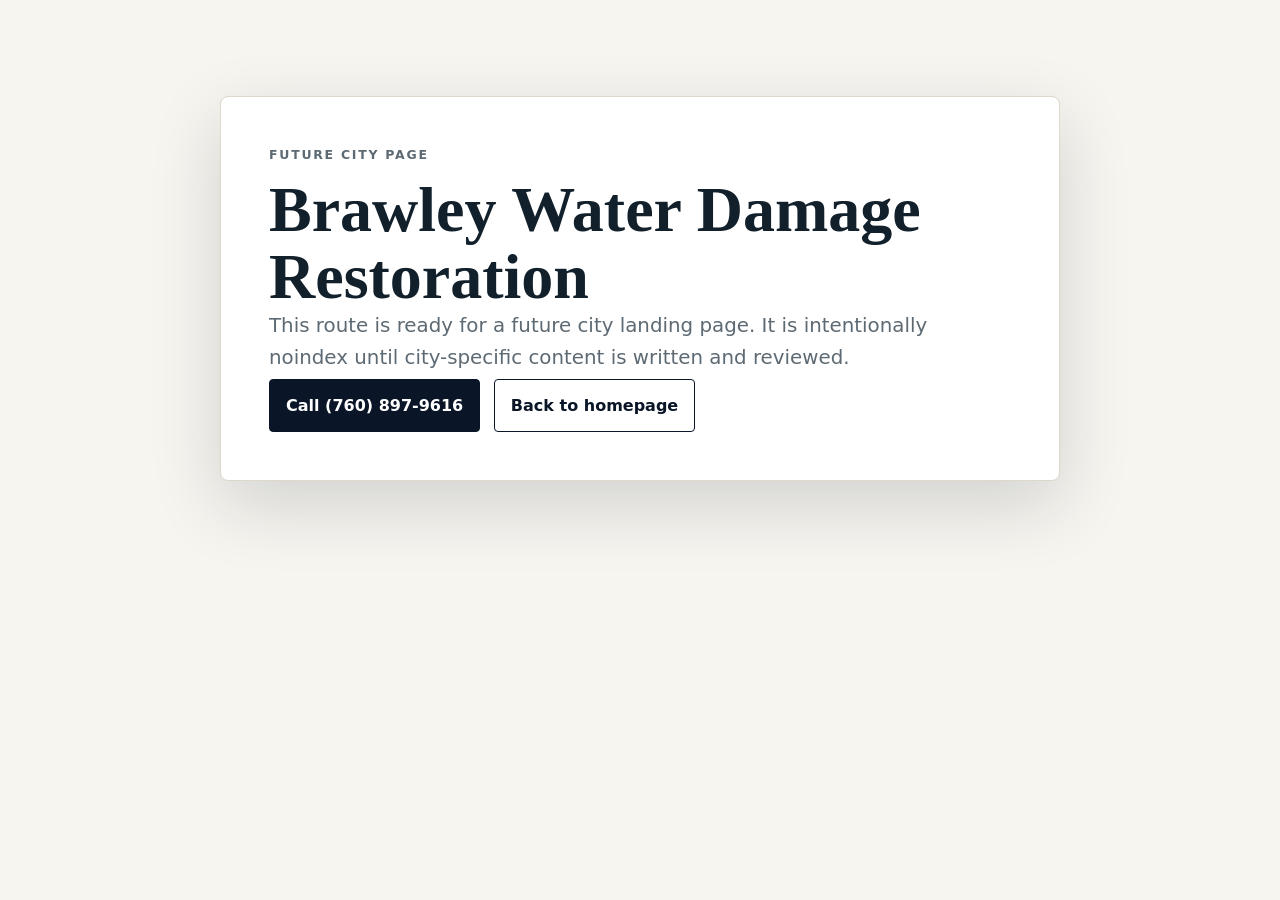
==== brawley/index.html @ b040adc6 "Add files via upload" ====
<!doctype html>
<html lang="en">
<head>
  <meta charset="utf-8">
  <meta name="viewport" content="width=device-width, initial-scale=1">
  <meta name="robots" content="noindex,nofollow">
  <title>Brawley Water Damage Restoration | QuickDry Restoration LLC</title>
  <link rel="stylesheet" href="../styles.css">
</head>
<body>
  <main class="stub-main">
    <article class="stub-card">
      <p class="eyebrow">Future City Page</p>
      <h1>Brawley Water Damage Restoration</h1>
      <p class="lede">This route is ready for a future city landing page. It is intentionally noindex until city-specific content is written and reviewed.</p>
      <div class="hero-actions">
        <a class="button primary" href="tel:+17608979616">Call (760) 897-9616</a>
        <a class="button secondary" href="../">Back to homepage</a>
      </div>
    </article>
  </main>
</body>
</html>
---- styles.css ----
:root {
  --ink: #12202b;
  --navy: #0a1628;
  --navy-2: #13283b;
  --paper: #f7f5f0;
  --paper-2: #efe9df;
  --stone: #d8d0c3;
  --muted: #5d6a73;
  --line: #ded7cb;
  --teal: #247f8f;
  --blue: #2589cc;
  --red: #b92525;
  --white: #ffffff;
  --shadow: 0 24px 70px rgba(10, 22, 40, 0.16);
  --radius: 8px;
  --serif: Georgia, "Times New Roman", serif;
  --sans: Inter, ui-sans-serif, system-ui, -apple-system, BlinkMacSystemFont, "Segoe UI", sans-serif;
}

*,
*::before,
*::after {
  box-sizing: border-box;
}

html {
  scroll-behavior: smooth;
}

body {
  margin: 0;
  background: var(--paper);
  color: var(--ink);
  font-family: var(--sans);
  font-size: 16px;
  line-height: 1.6;
}

body::selection {
  background: rgba(36, 127, 143, 0.18);
}

img {
  display: block;
  max-width: 100%;
  height: auto;
}

a {
  color: inherit;
}

a:focus-visible,
button:focus-visible,
summary:focus-visible {
  outline: 3px solid rgba(37, 137, 204, 0.55);
  outline-offset: 4px;
}

.skip-link {
  position: absolute;
  left: 1rem;
  top: 0.75rem;
  z-index: 1000;
  transform: translateY(-180%);
  background: var(--white);
  color: var(--navy);
  padding: 0.75rem 1rem;
  border-radius: 4px;
}

.skip-link:focus {
  transform: translateY(0);
}

.site-header {
  position: sticky;
  top: 0;
  z-index: 50;
  background: rgba(247, 245, 240, 0.94);
  backdrop-filter: blur(14px);
  border-bottom: 1px solid rgba(10, 22, 40, 0.09);
}

.utility-bar {
  display: grid;
  grid-template-columns: minmax(160px, 0.8fr) minmax(360px, 1.6fr) auto;
  align-items: center;
  gap: 1rem;
  min-height: 46px;
  padding: 0.45rem clamp(1rem, 4vw, 3rem);
  background: var(--navy);
  color: var(--white);
  font-size: 0.88rem;
}

.utility-phone,
.emergency-link,
.email-link {
  display: inline-flex;
  align-items: center;
  gap: 0.45rem;
  text-decoration: none;
  font-weight: 800;
}

.utility-phone {
  font-size: clamp(0.96rem, 1.6vw, 1.15rem);
}

.utility-badges {
  display: flex;
  flex-wrap: wrap;
  justify-content: center;
  align-items: center;
  gap: 0.85rem;
  color: rgba(255, 255, 255, 0.82);
  font-size: 0.78rem;
}

.utility-badges span {
  white-space: nowrap;
}

.iicrc-inline {
  display: inline-flex;
  align-items: center;
  min-height: 40px;
  padding: 0.18rem 0.42rem;
  background: var(--white);
  border-radius: 4px;
}

.iicrc-inline img {
  width: auto;
  height: 40px;
  object-fit: contain;
}

.emergency-link {
  justify-self: end;
  background: var(--red);
  color: var(--white);
  min-height: 36px;
  padding: 0.62rem 0.95rem;
  border-radius: 4px;
  font-size: 0.75rem;
  letter-spacing: 0.06em;
  text-transform: uppercase;
}

.main-nav {
  display: grid;
  grid-template-columns: auto 1fr;
  align-items: center;
  gap: clamp(1rem, 4vw, 3rem);
  padding: 0.75rem clamp(1rem, 4vw, 3rem);
}

.brand-link {
  display: inline-flex;
  align-items: center;
  min-width: 112px;
}

.brand-link img {
  width: 76px;
  height: 76px;
  object-fit: contain;
}

.nav-links {
  display: flex;
  justify-content: flex-end;
  align-items: center;
  gap: clamp(0.75rem, 1.6vw, 1.35rem);
  margin: 0;
  padding: 0;
  list-style: none;
  font-size: 0.86rem;
  font-weight: 750;
}

.nav-links a,
.nav-links summary {
  color: var(--navy);
  text-decoration: none;
  cursor: pointer;
}

.nav-links a:hover,
.nav-links summary:hover {
  color: var(--teal);
}

.services-menu {
  position: relative;
}

.services-menu summary {
  list-style: none;
}

.services-menu summary::-webkit-details-marker {
  display: none;
}

.services-dropdown {
  position: absolute;
  top: calc(100% + 0.9rem);
  left: 0;
  width: 310px;
  padding: 0.65rem;
  background: var(--white);
  border: 1px solid var(--line);
  border-radius: var(--radius);
  box-shadow: var(--shadow);
}

.services-dropdown a {
  display: block;
  padding: 0.65rem 0.7rem;
  border-radius: 6px;
  font-weight: 700;
}

.services-dropdown a:hover {
  background: var(--paper);
}

main {
  overflow: clip;
}

section,
.section {
  scroll-margin-top: 150px;
}

.section {
  padding: clamp(4rem, 8vw, 7rem) clamp(1rem, 5vw, 4rem);
}

.section-inner {
  width: min(1160px, 100%);
  margin: 0 auto;
}

.eyebrow {
  margin: 0 0 0.75rem;
  color: var(--teal);
  font-size: 0.78rem;
  font-weight: 850;
  letter-spacing: 0.14em;
  text-transform: uppercase;
}

h1,
h2,
h3 {
  margin: 0;
  line-height: 1.04;
}

h1,
h2 {
  font-family: var(--serif);
  font-weight: 700;
}

h1 {
  max-width: 780px;
  font-size: clamp(3.1rem, 8vw, 6.9rem);
}

h2 {
  max-width: 820px;
  font-size: clamp(2.15rem, 5vw, 4.5rem);
}

h3 {
  font-size: 1.05rem;
}

p {
  margin: 0;
}

.lede {
  max-width: 690px;
  color: var(--muted);
  font-size: clamp(1.04rem, 2vw, 1.24rem);
}

.hero {
  position: relative;
  min-height: clamp(620px, 78vh, 820px);
  display: grid;
  align-items: center;
  padding: clamp(4rem, 8vw, 7rem) clamp(1rem, 5vw, 4rem);
  color: var(--white);
  background: var(--navy);
  isolation: isolate;
}

.hero-bg {
  position: absolute;
  inset: 0;
  z-index: -1;
}

.hero-bg img {
  width: 100%;
  height: 100%;
  object-fit: cover;
}

.hero-content {
  display: grid;
  gap: 1.35rem;
  width: min(1060px, 100%);
  margin: 0 auto;
}

.hero .eyebrow,
.hero .lede {
  color: rgba(255, 255, 255, 0.88);
}

.hero h1 {
  max-width: 980px;
  text-wrap: balance;
}

.hero-actions,
.cta-actions {
  display: flex;
  flex-wrap: wrap;
  gap: 0.85rem;
  margin-top: 0.35rem;
}

.button {
  display: inline-flex;
  align-items: center;
  justify-content: center;
  gap: 0.5rem;
  min-height: 48px;
  padding: 0.78rem 1rem;
  border: 1px solid var(--navy);
  border-radius: 4px;
  text-decoration: none;
  font-weight: 850;
}

.button.primary {
  background: var(--navy);
  color: var(--white);
}

.button.secondary {
  background: transparent;
  color: var(--navy);
}

.hero .button.secondary {
  color: var(--white);
  border-color: rgba(255, 255, 255, 0.78);
}

.section-heading {
  display: grid;
  gap: 1rem;
  margin-bottom: clamp(2rem, 5vw, 3.5rem);
}

.services-grid {
  display: grid;
  grid-template-columns: repeat(3, 1fr);
  gap: 1rem;
}

.service-card,
.audience-card,
.process-step,
.method-card,
.faq details {
  background: rgba(255, 255, 255, 0.72);
  border: 1px solid var(--line);
  border-radius: var(--radius);
}

.service-card {
  display: grid;
  gap: 0.75rem;
  overflow: hidden;
  padding: 0 0 1.25rem;
}

.service-card picture,
.service-card img {
  width: 100%;
}

.service-card img {
  aspect-ratio: 16 / 9;
  object-fit: cover;
}

.service-card .number,
.service-card h3,
.service-card p {
  margin-inline: 1.25rem;
}

.service-card .number {
  margin-top: 0.45rem;
  color: var(--teal);
  font-size: 0.8rem;
  font-weight: 850;
  letter-spacing: 0.12em;
}

.service-card p,
.process-step p,
.method-card p,
.audience-card p,
.faq p,
.footer p,
.stub-card p {
  color: var(--muted);
}

.feature-row,
.method-grid,
.insurance-grid,
.bilingual-grid {
  display: grid;
  grid-template-columns: minmax(0, 0.95fr) minmax(320px, 1.05fr);
  gap: clamp(1.5rem, 5vw, 4rem);
  align-items: center;
}

.photo-panel {
  overflow: hidden;
  background: var(--white);
  border: 1px solid var(--line);
  border-radius: var(--radius);
  box-shadow: var(--shadow);
}

.photo-panel img {
  width: 100%;
  aspect-ratio: 3 / 2;
  object-fit: cover;
}

.photo-panel.vertical img {
  aspect-ratio: 4 / 5;
}

.process {
  background: var(--paper-2);
}

.process-layout {
  display: grid;
  grid-template-columns: minmax(320px, 0.9fr) minmax(380px, 1.1fr);
  gap: clamp(2rem, 5vw, 4rem);
  align-items: start;
}

.process-intro {
  display: grid;
  gap: 1.4rem;
}

.process-steps {
  display: grid;
  gap: 0.8rem;
}

.process-step {
  display: grid;
  grid-template-columns: auto 1fr;
  gap: 1rem;
  padding: 1rem;
}

.step-num {
  display: grid;
  place-items: center;
  width: 2.4rem;
  height: 2.4rem;
  background: var(--navy);
  color: var(--white);
  border-radius: 50%;
  font-size: 0.82rem;
  font-weight: 850;
}

.method-cards,
.audience-grid {
  display: grid;
  grid-template-columns: repeat(2, 1fr);
  gap: 1rem;
  margin-top: 1.4rem;
}

.method-card,
.audience-card {
  padding: 1.1rem;
}

.service-area-intro {
  background: var(--paper-2);
}

.city-list {
  display: flex;
  flex-wrap: wrap;
  gap: 0.7rem;
  margin-top: 2rem;
}

.city-list a,
.city-list span {
  display: inline-flex;
  padding: 0.62rem 0.8rem;
  background: rgba(255, 255, 255, 0.12);
  border: 1px solid rgba(255, 255, 255, 0.18);
  border-radius: 999px;
  color: var(--white);
  text-decoration: none;
  font-weight: 750;
}

.city-list.light a,
.city-list.light span {
  background: var(--white);
  border-color: var(--line);
  color: var(--navy);
}

.image-divider {
  height: clamp(260px, 36vw, 460px);
  overflow: hidden;
}

.image-divider picture,
.image-divider img {
  width: 100%;
  height: 100%;
}

.image-divider img {
  object-fit: cover;
}

.insurance {
  background: var(--navy);
  color: var(--white);
}

.insurance .lede,
.insurance p {
  color: rgba(255, 255, 255, 0.76);
}

.insurance-list {
  display: grid;
  gap: 0.75rem;
  padding: 0;
  margin: 1.5rem 0 0;
  list-style: none;
}

.insurance-list li {
  padding-left: 1.4rem;
  position: relative;
}

.insurance-list li::before {
  content: "";
  position: absolute;
  left: 0;
  top: 0.62rem;
  width: 0.48rem;
  height: 0.48rem;
  border-radius: 50%;
  background: var(--blue);
}

.bilingual {
  background: var(--paper-2);
}

.faq-list {
  display: grid;
  gap: 0.75rem;
}

.faq summary {
  cursor: pointer;
  padding: 1.05rem 1.1rem;
  font-weight: 850;
}

.faq p {
  padding: 0 1.1rem 1.1rem;
}

.final-cta {
  color: var(--white);
  background: linear-gradient(135deg, var(--navy), var(--navy-2));
}

.final-cta .section-inner {
  display: grid;
  grid-template-columns: 1fr auto;
  gap: 1.5rem;
  align-items: center;
}

.final-cta p {
  color: rgba(255, 255, 255, 0.78);
}

.button.light {
  background: var(--white);
  color: var(--navy);
  border-color: var(--white);
}

.footer {
  background: #07111f;
  color: var(--white);
  padding: clamp(3rem, 6vw, 5rem) clamp(1rem, 5vw, 4rem) 2rem;
}

.footer-grid {
  display: grid;
  grid-template-columns: 1.2fr repeat(3, 1fr);
  gap: 2rem;
  width: min(1160px, 100%);
  margin: 0 auto;
}

.footer-logo {
  width: 88px;
  height: 88px;
  object-fit: contain;
  margin-bottom: 1rem;
}

.footer-iicrc {
  width: auto;
  height: 70px;
  margin-top: 1.1rem;
  padding: 0.35rem;
  background: var(--white);
  border-radius: 4px;
  object-fit: contain;
}

.footer h2,
.footer h3 {
  font-family: var(--sans);
  font-size: 0.88rem;
  letter-spacing: 0.09em;
  text-transform: uppercase;
}

.footer ul {
  display: grid;
  gap: 0.45rem;
  margin: 0.8rem 0 0;
  padding: 0;
  list-style: none;
}

.footer a {
  color: rgba(255, 255, 255, 0.78);
  text-decoration: none;
}

.footer a:hover {
  color: var(--white);
}

.footer-bottom {
  display: flex;
  flex-wrap: wrap;
  justify-content: space-between;
  gap: 1rem;
  width: min(1160px, 100%);
  margin: 2rem auto 0;
  padding-top: 1.25rem;
  border-top: 1px solid rgba(255, 255, 255, 0.12);
  color: rgba(255, 255, 255, 0.64);
  font-size: 0.86rem;
}

.stub-main {
  padding: clamp(3rem, 8vw, 6rem) clamp(1rem, 5vw, 4rem);
}

.stub-card {
  width: min(840px, 100%);
  margin: 0 auto;
  padding: clamp(1.5rem, 4vw, 3rem);
  background: var(--white);
  border: 1px solid var(--line);
  border-radius: var(--radius);
  box-shadow: var(--shadow);
}

.stub-card h1 {
  font-size: clamp(2.2rem, 5vw, 4.8rem);
}

@media (max-width: 1120px) {
  .main-nav {
    grid-template-columns: 1fr;
  }

  .brand-link {
    justify-content: center;
  }

  .nav-links {
    justify-content: center;
    flex-wrap: wrap;
  }
}

@media (max-width: 820px) {
  .utility-bar {
    grid-template-columns: 1fr auto;
  }

  .utility-badges {
    display: none;
  }

  .emergency-link {
    font-size: 0.68rem;
    padding-inline: 0.7rem;
  }

  .brand-link img {
    width: 64px;
    height: 64px;
  }

  .nav-links {
    gap: 0.7rem;
    font-size: 0.8rem;
  }

  .services-dropdown {
    left: 50%;
    transform: translateX(-50%);
    width: min(310px, 88vw);
  }

  .feature-row,
  .process-layout,
  .method-grid,
  .insurance-grid,
  .bilingual-grid,
  .final-cta .section-inner {
    grid-template-columns: 1fr;
  }

  .hero {
    min-height: 680px;
    padding-top: 4rem;
  }

  .services-grid,
  .method-cards,
  .audience-grid,
  .footer-grid {
    grid-template-columns: 1fr;
  }

  .final-cta .cta-actions {
    justify-self: stretch;
  }

  .button {
    width: 100%;
  }
}

@media (max-width: 480px) {
  .utility-bar {
    gap: 0.55rem;
    padding-inline: 0.75rem;
  }

  .utility-phone {
    font-size: 0.9rem;
  }

  .emergency-link {
    min-height: 34px;
  }

  .main-nav {
    padding-inline: 0.75rem;
  }

  .nav-links {
    justify-content: flex-start;
    overflow-x: auto;
    padding-bottom: 0.2rem;
  }

  h1 {
    font-size: clamp(2.65rem, 17vw, 4.2rem);
  }

  .hero h1 {
    font-size: clamp(2.35rem, 13vw, 3.45rem);
  }
}

@media (prefers-reduced-motion: reduce) {
  *,
  *::before,
  *::after {
    scroll-behavior: auto !important;
    transition-duration: 0.01ms !important;
    animation-duration: 0.01ms !important;
    animation-iteration-count: 1 !important;
  }
}
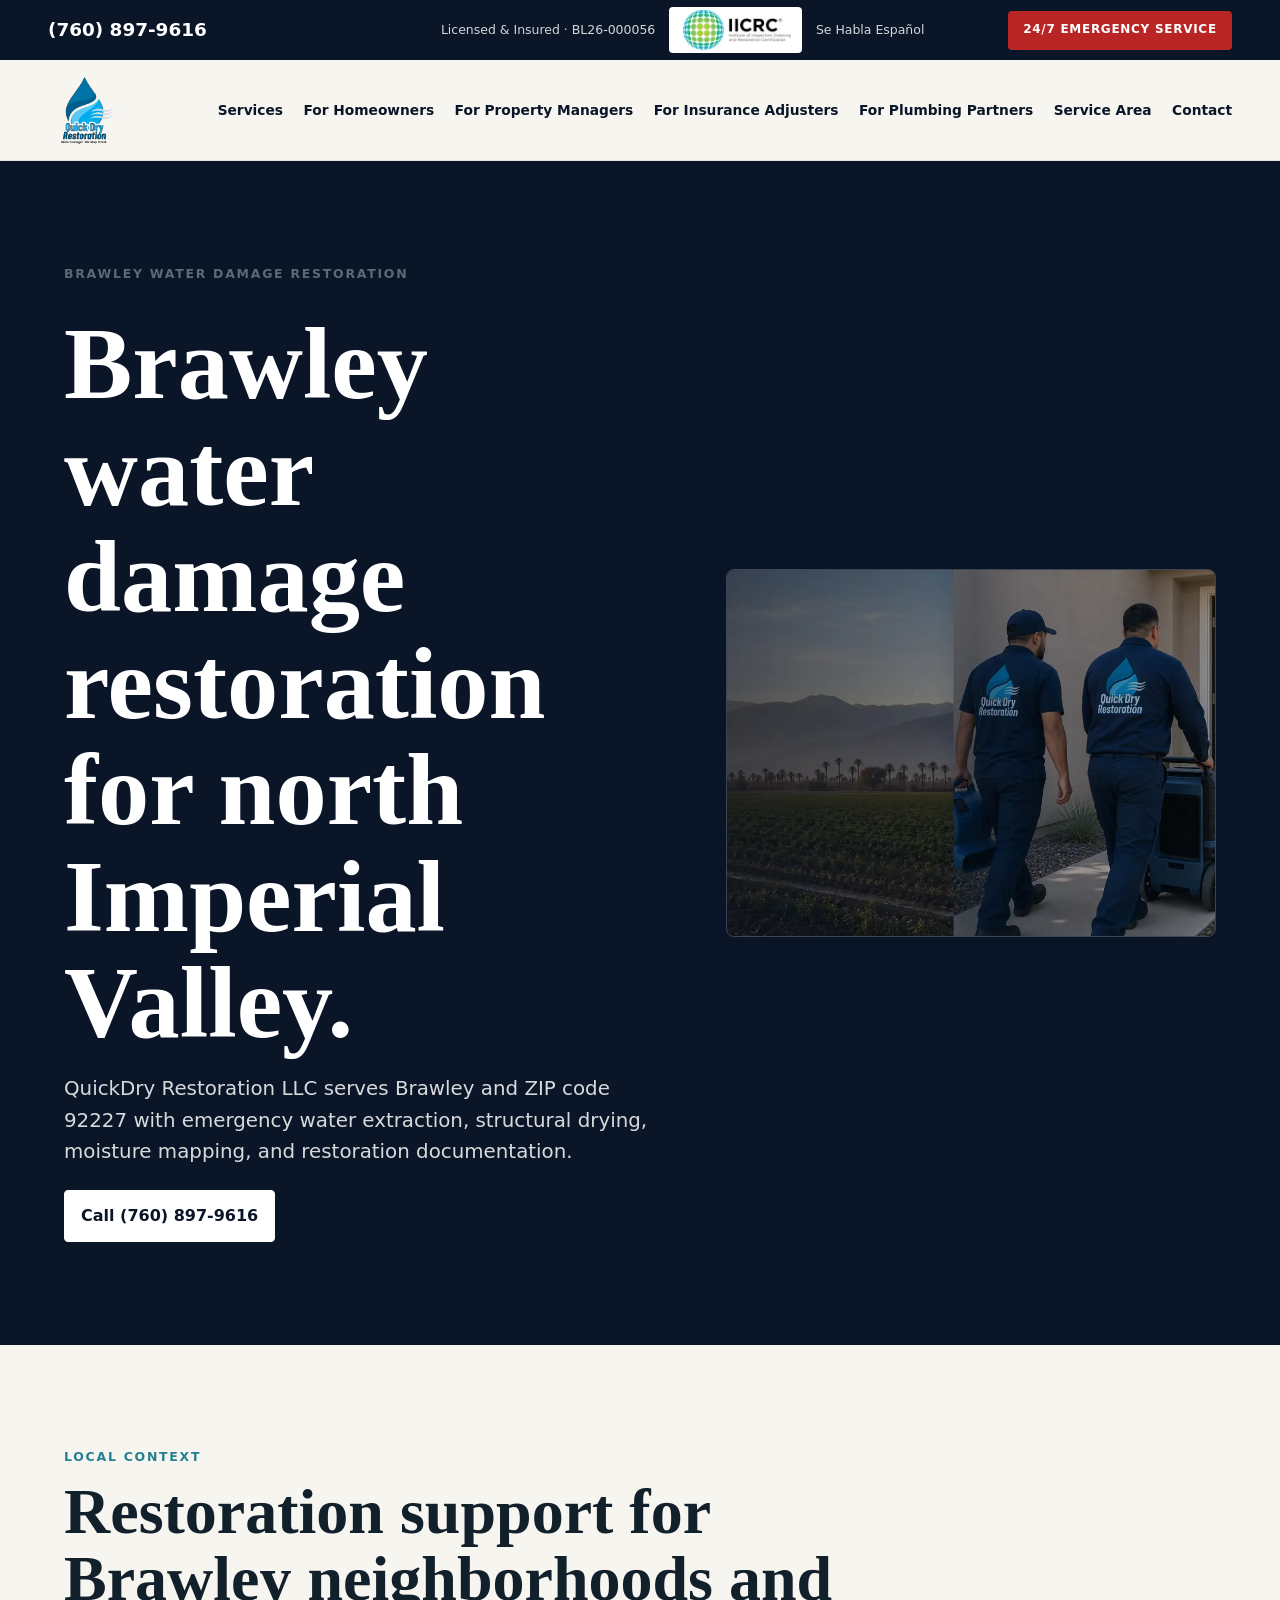
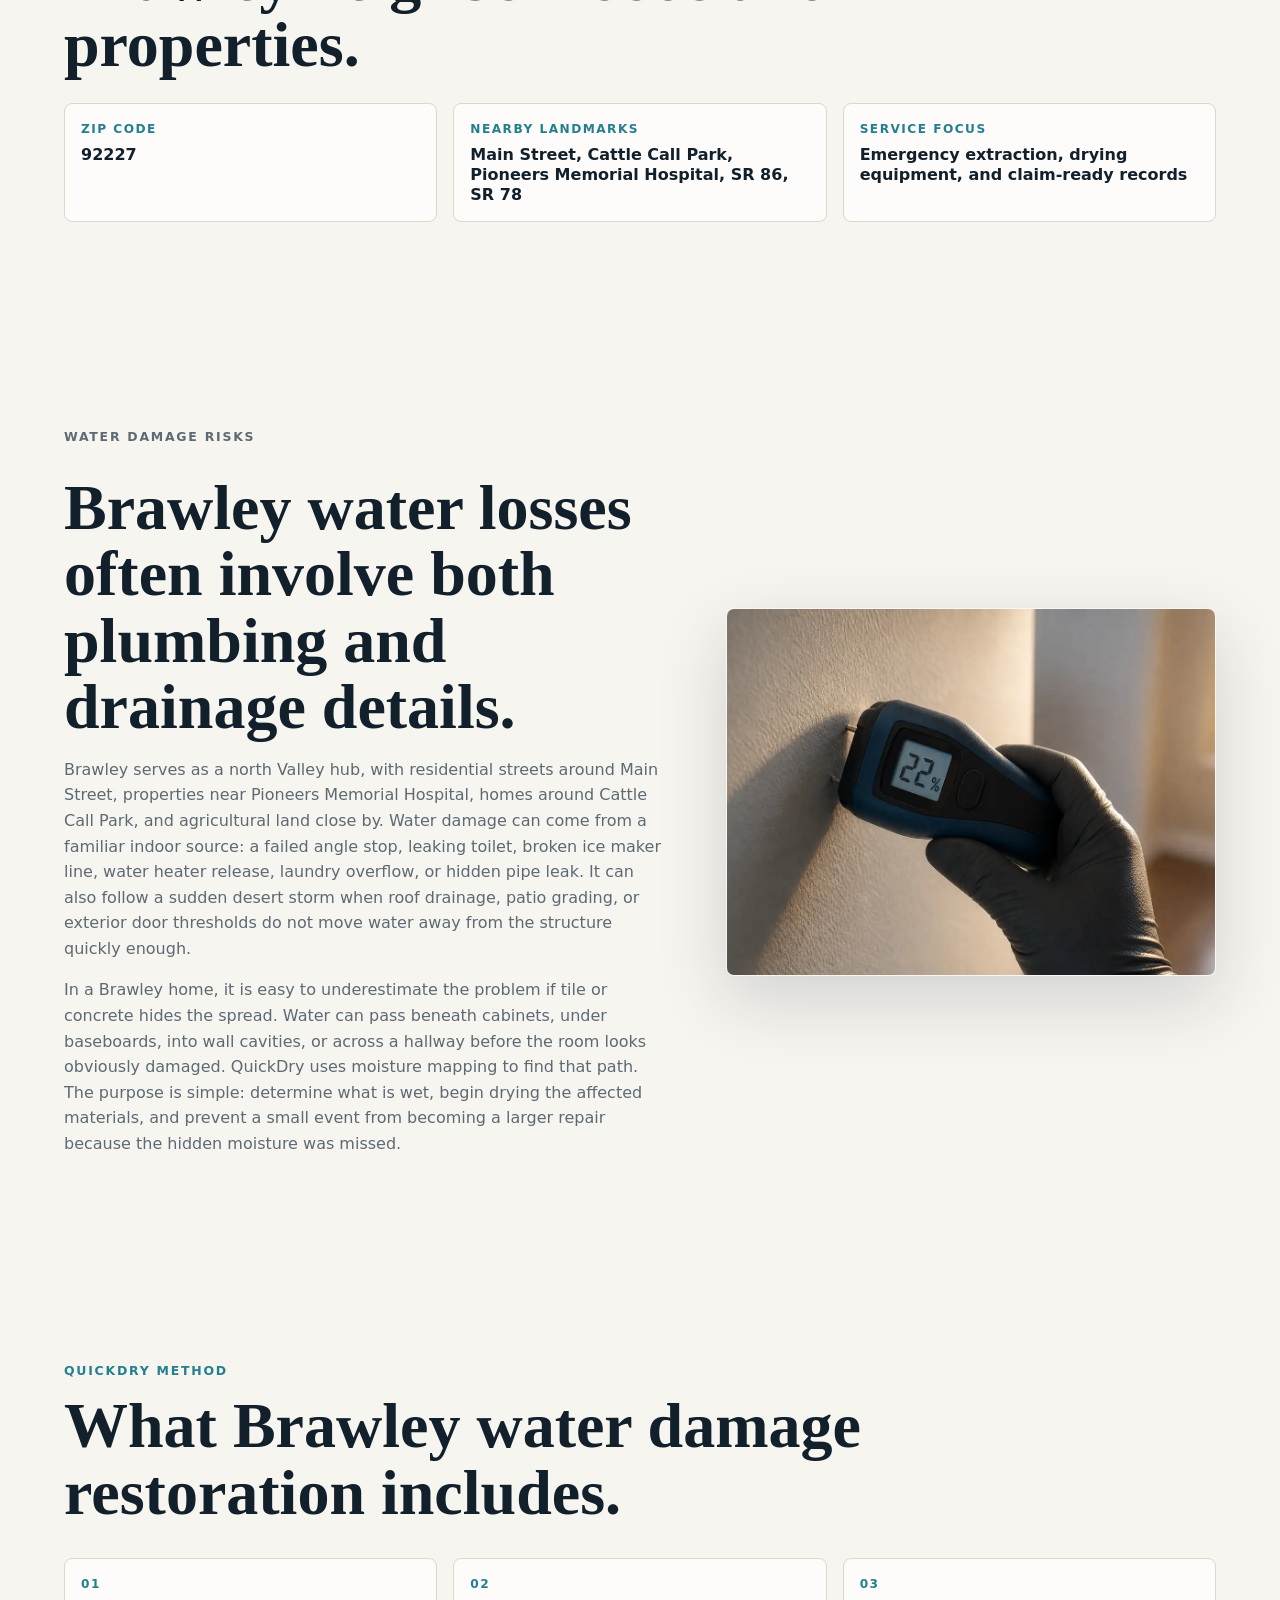
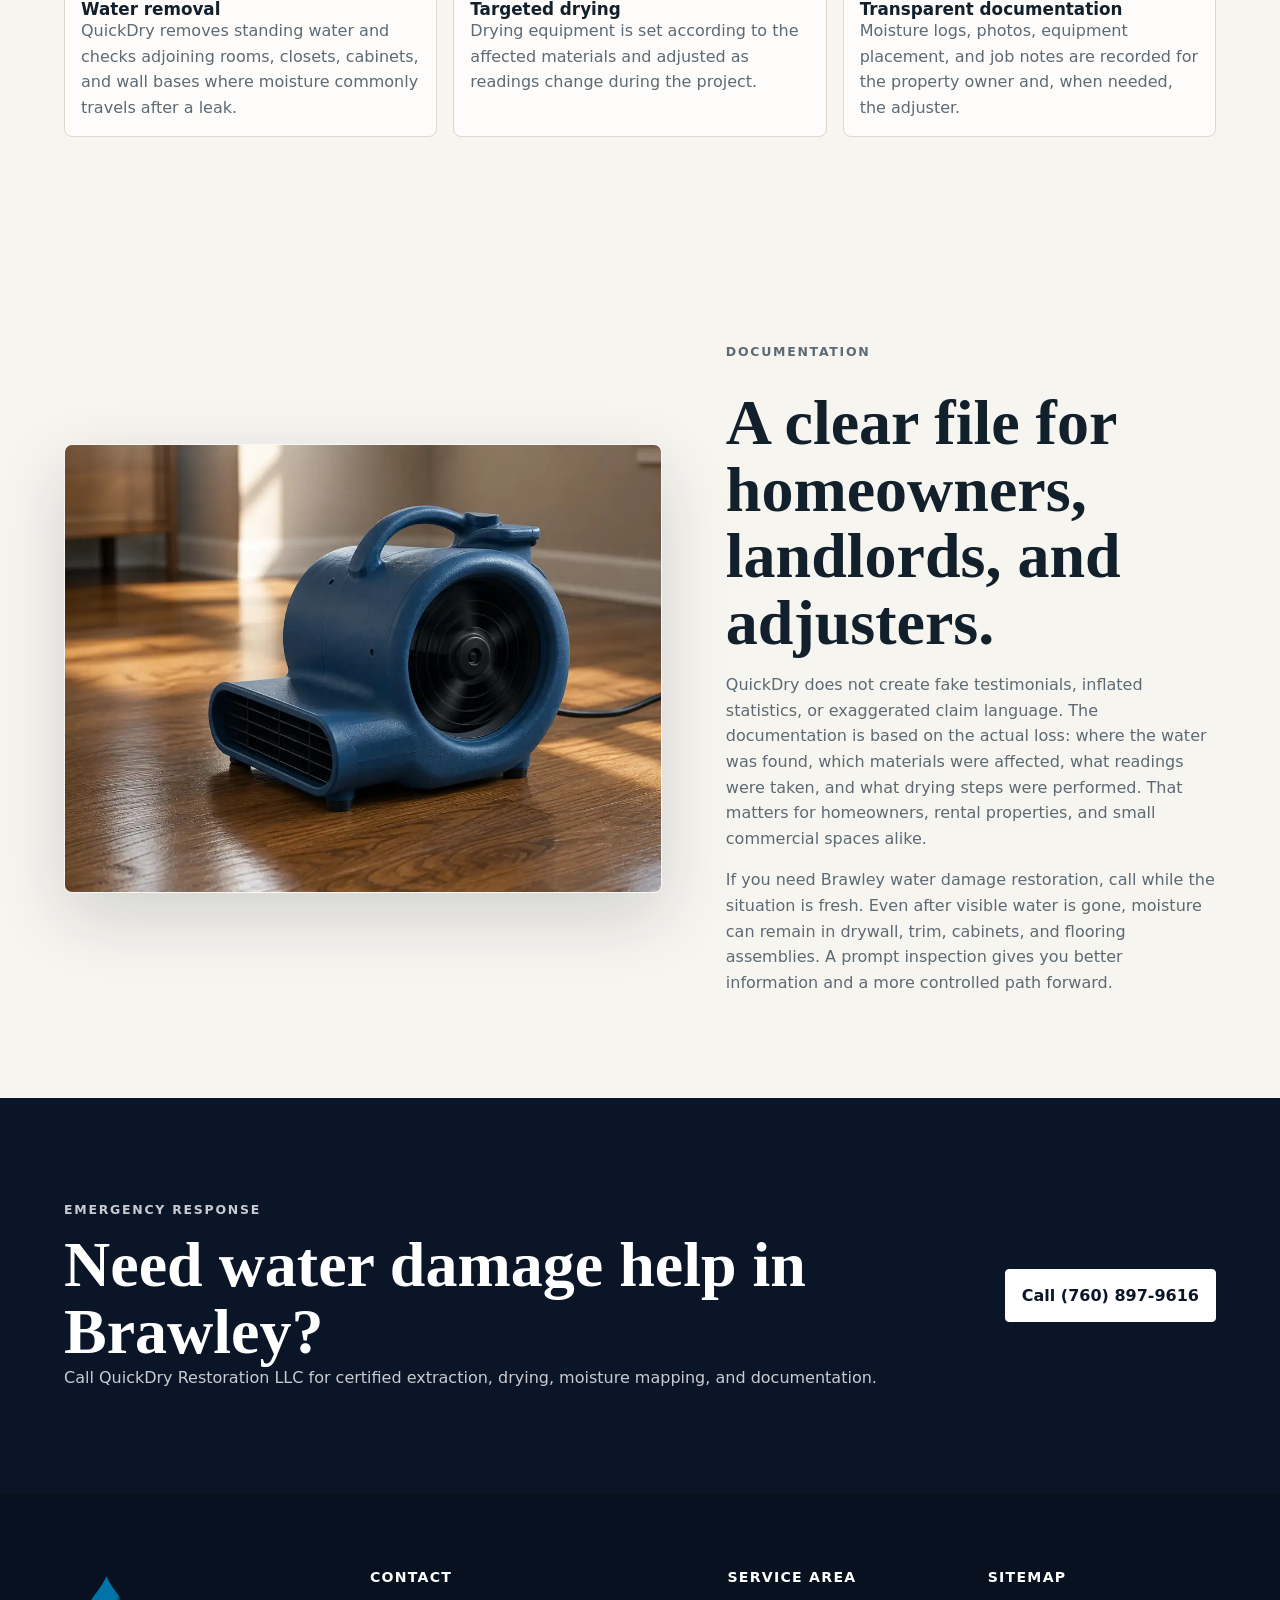
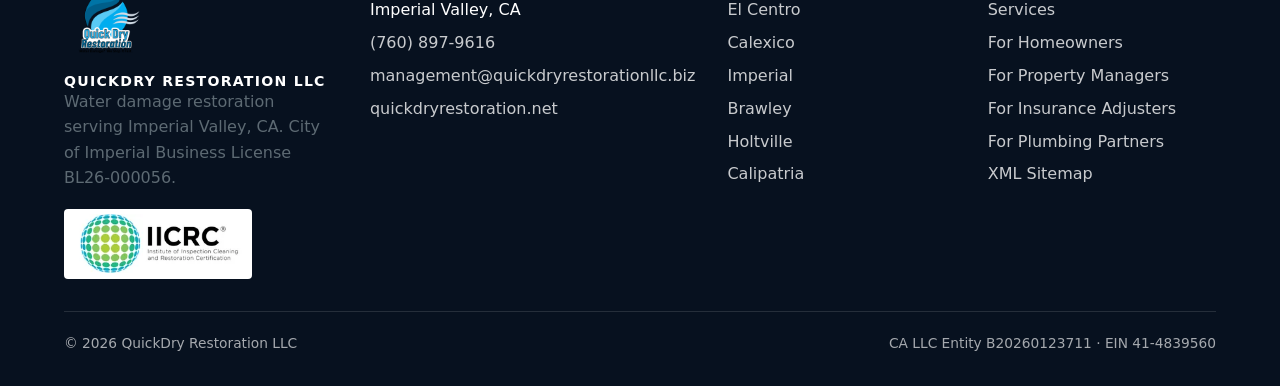
==== commit 846e5495: "Add city landing pages" ====
--- a/brawley/index.html
+++ b/brawley/index.html
@@ -3,21 +3,102 @@
 <head>
   <meta charset="utf-8">
   <meta name="viewport" content="width=device-width, initial-scale=1">
-  <meta name="robots" content="noindex,nofollow">
   <title>Brawley Water Damage Restoration | QuickDry Restoration LLC</title>
-  <link rel="stylesheet" href="../styles.css">
+  <meta name="description" content="Brawley water damage restoration from QuickDry Restoration LLC. Emergency extraction, structural drying, moisture mapping, and documentation for ZIP code 92227.">
+  <link rel="canonical" href="https://quickdryrestoration.net/brawley/">
+  <meta name="robots" content="index,follow">
+  <meta property="og:type" content="website">
+  <meta property="og:title" content="Brawley Water Damage Restoration | QuickDry Restoration LLC">
+  <meta property="og:description" content="Certified water damage response for Brawley homes, rentals, and properties near Main Street, Cattle Call Park, and north Imperial Valley.">
+  <meta property="og:url" content="https://quickdryrestoration.net/brawley/">
+  <meta property="og:image" content="https://quickdryrestoration.net/assets/images/og-image.jpg">
+  <meta name="twitter:card" content="summary_large_image">
+  <link rel="icon" type="image/x-icon" href="/assets/favicons/favicon.ico">
+  <link rel="icon" type="image/png" sizes="32x32" href="/assets/favicons/favicon-32x32.png">
+  <link rel="icon" type="image/png" sizes="16x16" href="/assets/favicons/favicon-16x16.png">
+  <link rel="apple-touch-icon" sizes="180x180" href="/assets/favicons/apple-touch-icon.png">
+  <link rel="manifest" href="/site.webmanifest">
+  <link rel="stylesheet" href="/styles.css">
+  <script type="application/ld+json">
+  {"@context":"https://schema.org","@graph":[{"@type":"LocalBusiness","@id":"https://quickdryrestoration.net/#business","name":"QuickDry Restoration LLC","url":"https://quickdryrestoration.net/","logo":"https://quickdryrestoration.net/assets/logo/quickdry-logo.png","image":"https://quickdryrestoration.net/assets/images/og-image.jpg","telephone":"+17608979616","email":"management@quickdryrestorationllc.biz","priceRange":"$$","areaServed":{"@type":"City","name":"Brawley","addressRegion":"CA","postalCode":"92227"},"knowsLanguage":["en","es"],"openingHours":"Mo-Su 00:00-23:59"},{"@type":"Service","@id":"https://quickdryrestoration.net/brawley/#service","name":"Brawley water damage restoration","serviceType":"Water damage restoration","provider":{"@id":"https://quickdryrestoration.net/#business"},"areaServed":{"@type":"City","name":"Brawley","addressRegion":"CA","postalCode":"92227"}},{"@type":"WebPage","@id":"https://quickdryrestoration.net/brawley/#webpage","url":"https://quickdryrestoration.net/brawley/","name":"Brawley Water Damage Restoration","description":"Brawley water damage restoration for homes and properties in ZIP code 92227.","about":{"@id":"https://quickdryrestoration.net/brawley/#service"},"inLanguage":"en-US"},{"@type":"BreadcrumbList","@id":"https://quickdryrestoration.net/brawley/#breadcrumb","itemListElement":[{"@type":"ListItem","position":1,"name":"Home","item":"https://quickdryrestoration.net/"},{"@type":"ListItem","position":2,"name":"Brawley Water Damage Restoration","item":"https://quickdryrestoration.net/brawley/"}]}]}
+  </script>
 </head>
 <body>
-  <main class="stub-main">
-    <article class="stub-card">
-      <p class="eyebrow">Future City Page</p>
-      <h1>Brawley Water Damage Restoration</h1>
-      <p class="lede">This route is ready for a future city landing page. It is intentionally noindex until city-specific content is written and reviewed.</p>
-      <div class="hero-actions">
-        <a class="button primary" href="tel:+17608979616">Call (760) 897-9616</a>
-        <a class="button secondary" href="../">Back to homepage</a>
+  <a class="skip-link" href="#main">Skip to content</a>
+  <header class="site-header" aria-label="Site header">
+    <div class="utility-bar"><a class="utility-phone" href="tel:+17608979616" aria-label="Call QuickDry Restoration"><span>(760) 897-9616</span></a><div class="utility-badges" aria-label="QuickDry trust signals"><span>Licensed &amp; Insured &middot; BL26-000056</span><span class="iicrc-inline"><img src="/assets/logo/iicrc-logo.webp" width="216" height="90" alt="IICRC"></span><span>Se Habla Espa&ntilde;ol</span></div><a class="emergency-link" href="tel:+17608979616">24/7 Emergency Service</a></div>
+    <nav class="main-nav" aria-label="Main navigation"><a class="brand-link" href="/" aria-label="QuickDry Restoration LLC home"><img src="/assets/logo/quickdry-logo.png" width="500" height="500" alt="QuickDry Restoration LLC"></a><ul class="nav-links"><li><a href="/#services">Services</a></li><li><a href="/homeowners/">For Homeowners</a></li><li><a href="/property-managers/">For Property Managers</a></li><li><a href="/insurance-adjusters/">For Insurance Adjusters</a></li><li><a href="/plumbing-partners/">For Plumbing Partners</a></li><li><a href="/#service-area">Service Area</a></li><li><a href="/#contact">Contact</a></li></ul></nav>
+  </header>
+
+  <main id="main" class="city-page">
+    <section class="section city-hero" aria-labelledby="city-title">
+      <div class="section-inner">
+        <div class="city-copy">
+          <p class="eyebrow">Brawley Water Damage Restoration</p>
+          <h1 id="city-title">Brawley water damage restoration for north Imperial Valley.</h1>
+          <p class="lede">QuickDry Restoration LLC serves Brawley and ZIP code 92227 with emergency water extraction, structural drying, moisture mapping, and restoration documentation.</p>
+          <div class="hero-actions"><a class="button light" href="tel:+17608979616">Call (760) 897-9616</a><a class="button secondary" href="/#services">View Services</a></div>
+        </div>
+        <picture><source srcset="/assets/images/hero-split-composite-1280.webp" type="image/webp"><img src="/assets/images/hero-split-composite-1280.jpg" width="1280" height="720" alt="QuickDry technicians approaching a residential home with drying equipment"></picture>
       </div>
-    </article>
+    </section>
+
+    <section class="section" aria-labelledby="local-context-title">
+      <div class="section-inner">
+        <p class="eyebrow">Local Context</p>
+        <h2 id="local-context-title">Restoration support for Brawley neighborhoods and properties.</h2>
+        <div class="city-quick-facts" aria-label="Brawley service facts">
+          <div><span>ZIP Code</span><strong>92227</strong></div>
+          <div><span>Nearby Landmarks</span><strong>Main Street, Cattle Call Park, Pioneers Memorial Hospital, SR 86, SR 78</strong></div>
+          <div><span>Service Focus</span><strong>Emergency extraction, drying equipment, and claim-ready records</strong></div>
+        </div>
+      </div>
+    </section>
+
+    <section class="section" aria-labelledby="risk-title">
+      <div class="section-inner city-feature">
+        <div class="city-copy">
+          <p class="eyebrow">Water Damage Risks</p>
+          <h2 id="risk-title">Brawley water losses often involve both plumbing and drainage details.</h2>
+          <p>Brawley serves as a north Valley hub, with residential streets around Main Street, properties near Pioneers Memorial Hospital, homes around Cattle Call Park, and agricultural land close by. Water damage can come from a familiar indoor source: a failed angle stop, leaking toilet, broken ice maker line, water heater release, laundry overflow, or hidden pipe leak. It can also follow a sudden desert storm when roof drainage, patio grading, or exterior door thresholds do not move water away from the structure quickly enough.</p>
+          <p>In a Brawley home, it is easy to underestimate the problem if tile or concrete hides the spread. Water can pass beneath cabinets, under baseboards, into wall cavities, or across a hallway before the room looks obviously damaged. QuickDry uses moisture mapping to find that path. The purpose is simple: determine what is wet, begin drying the affected materials, and prevent a small event from becoming a larger repair because the hidden moisture was missed.</p>
+        </div>
+        <picture class="city-photo"><source srcset="/assets/images/moisture-meter-wall.webp" type="image/webp"><img src="/assets/images/moisture-meter-wall.jpg" width="1200" height="800" alt="Moisture meter checking a wall after water damage"></picture>
+      </div>
+    </section>
+
+    <section class="section" aria-labelledby="process-title">
+      <div class="section-inner">
+        <p class="eyebrow">QuickDry Method</p>
+        <h2 id="process-title">What Brawley water damage restoration includes.</h2>
+        <div class="city-grid">
+          <article class="city-card"><span>01</span><h3>Water removal</h3><p>QuickDry removes standing water and checks adjoining rooms, closets, cabinets, and wall bases where moisture commonly travels after a leak.</p></article>
+          <article class="city-card"><span>02</span><h3>Targeted drying</h3><p>Drying equipment is set according to the affected materials and adjusted as readings change during the project.</p></article>
+          <article class="city-card"><span>03</span><h3>Transparent documentation</h3><p>Moisture logs, photos, equipment placement, and job notes are recorded for the property owner and, when needed, the adjuster.</p></article>
+        </div>
+      </div>
+    </section>
+
+    <section class="section" aria-labelledby="documentation-title">
+      <div class="section-inner city-feature">
+        <picture class="city-photo"><source srcset="/assets/images/air-mover-hardwood.webp" type="image/webp"><img src="/assets/images/air-mover-hardwood.jpg" width="1200" height="800" alt="Air mover drying flooring after a water damage event"></picture>
+        <div class="city-copy">
+          <p class="eyebrow">Documentation</p>
+          <h2 id="documentation-title">A clear file for homeowners, landlords, and adjusters.</h2>
+          <p>QuickDry does not create fake testimonials, inflated statistics, or exaggerated claim language. The documentation is based on the actual loss: where the water was found, which materials were affected, what readings were taken, and what drying steps were performed. That matters for homeowners, rental properties, and small commercial spaces alike.</p>
+          <p>If you need Brawley water damage restoration, call while the situation is fresh. Even after visible water is gone, moisture can remain in drywall, trim, cabinets, and flooring assemblies. A prompt inspection gives you better information and a more controlled path forward.</p>
+        </div>
+      </div>
+    </section>
+
+    <section class="section city-cta" aria-labelledby="cta-title">
+      <div class="section-inner"><div><p class="eyebrow">Emergency Response</p><h2 id="cta-title">Need water damage help in Brawley?</h2><p>Call QuickDry Restoration LLC for certified extraction, drying, moisture mapping, and documentation.</p></div><a class="button light" href="tel:+17608979616">Call (760) 897-9616</a></div>
+    </section>
   </main>
+
+  <footer class="footer" aria-label="Footer">
+    <div class="footer-grid"><div><img class="footer-logo" src="/assets/logo/quickdry-logo.png" width="500" height="500" alt="QuickDry Restoration LLC"><h2>QuickDry Restoration LLC</h2><p>Water damage restoration serving Imperial Valley, CA. City of Imperial Business License BL26-000056.</p><img class="footer-iicrc" src="/assets/logo/iicrc-logo.webp" width="216" height="90" alt="IICRC"></div><div><h3>Contact</h3><ul><li>Imperial Valley, CA</li><li><a href="tel:+17608979616">(760) 897-9616</a></li><li><a href="mailto:management@quickdryrestorationllc.biz">management@quickdryrestorationllc.biz</a></li><li><a href="https://quickdryrestoration.net/">quickdryrestoration.net</a></li></ul></div><div><h3>Service Area</h3><ul><li><a href="/el-centro/">El Centro</a></li><li><a href="/calexico/">Calexico</a></li><li><a href="/imperial/">Imperial</a></li><li><a href="/brawley/">Brawley</a></li><li><a href="/holtville/">Holtville</a></li><li><a href="/calipatria/">Calipatria</a></li></ul></div><div><h3>Sitemap</h3><ul><li><a href="/#services">Services</a></li><li><a href="/homeowners/">For Homeowners</a></li><li><a href="/property-managers/">For Property Managers</a></li><li><a href="/insurance-adjusters/">For Insurance Adjusters</a></li><li><a href="/plumbing-partners/">For Plumbing Partners</a></li><li><a href="/sitemap.xml">XML Sitemap</a></li></ul></div></div>
+    <div class="footer-bottom"><span>&copy; 2026 QuickDry Restoration LLC</span><span>CA LLC Entity B20260123711 &middot; EIN 41-4839560</span></div>
+  </footer>
 </body>
 </html>
--- a/styles.css
+++ b/styles.css
@@ -701,6 +701,106 @@
   font-size: 0.86rem;
 }
 
+.city-page {
+  background: var(--paper);
+}
+
+.city-hero {
+  background: var(--navy);
+  color: var(--white);
+}
+
+.city-hero .section-inner,
+.city-feature {
+  display: grid;
+  grid-template-columns: minmax(0, 1fr) minmax(320px, 0.82fr);
+  gap: clamp(1.5rem, 5vw, 4rem);
+  align-items: center;
+}
+
+.city-hero .lede {
+  color: rgba(255, 255, 255, 0.84);
+}
+
+.city-hero picture,
+.city-photo {
+  overflow: hidden;
+  border: 1px solid rgba(255, 255, 255, 0.2);
+  border-radius: var(--radius);
+  box-shadow: var(--shadow);
+}
+
+.city-hero img,
+.city-photo img {
+  width: 100%;
+  aspect-ratio: 4 / 3;
+  object-fit: cover;
+}
+
+.city-quick-facts {
+  display: grid;
+  grid-template-columns: repeat(3, 1fr);
+  gap: 1rem;
+  margin-top: 1.5rem;
+}
+
+.city-quick-facts div,
+.city-card {
+  padding: 1rem;
+  background: rgba(255, 255, 255, 0.74);
+  border: 1px solid var(--line);
+  border-radius: var(--radius);
+}
+
+.city-quick-facts span,
+.city-card span {
+  display: block;
+  margin-bottom: 0.35rem;
+  color: var(--teal);
+  font-size: 0.76rem;
+  font-weight: 850;
+  letter-spacing: 0.12em;
+  text-transform: uppercase;
+}
+
+.city-quick-facts strong {
+  display: block;
+  line-height: 1.25;
+}
+
+.city-copy {
+  display: grid;
+  gap: 1rem;
+}
+
+.city-copy p,
+.city-card p {
+  color: var(--muted);
+}
+
+.city-grid {
+  display: grid;
+  grid-template-columns: repeat(3, 1fr);
+  gap: 1rem;
+  margin-top: 2rem;
+}
+
+.city-cta {
+  background: var(--navy);
+  color: var(--white);
+}
+
+.city-cta .section-inner {
+  display: grid;
+  grid-template-columns: minmax(0, 1fr) auto;
+  gap: 1.5rem;
+  align-items: center;
+}
+
+.city-cta p {
+  color: rgba(255, 255, 255, 0.78);
+}
+
 .stub-main {
   padding: clamp(3rem, 8vw, 6rem) clamp(1rem, 5vw, 4rem);
 }
@@ -769,6 +869,9 @@
   .method-grid,
   .insurance-grid,
   .bilingual-grid,
+  .city-hero .section-inner,
+  .city-feature,
+  .city-cta .section-inner,
   .final-cta .section-inner {
     grid-template-columns: 1fr;
   }
@@ -781,6 +884,8 @@
   .services-grid,
   .method-cards,
   .audience-grid,
+  .city-grid,
+  .city-quick-facts,
   .footer-grid {
     grid-template-columns: 1fr;
   }
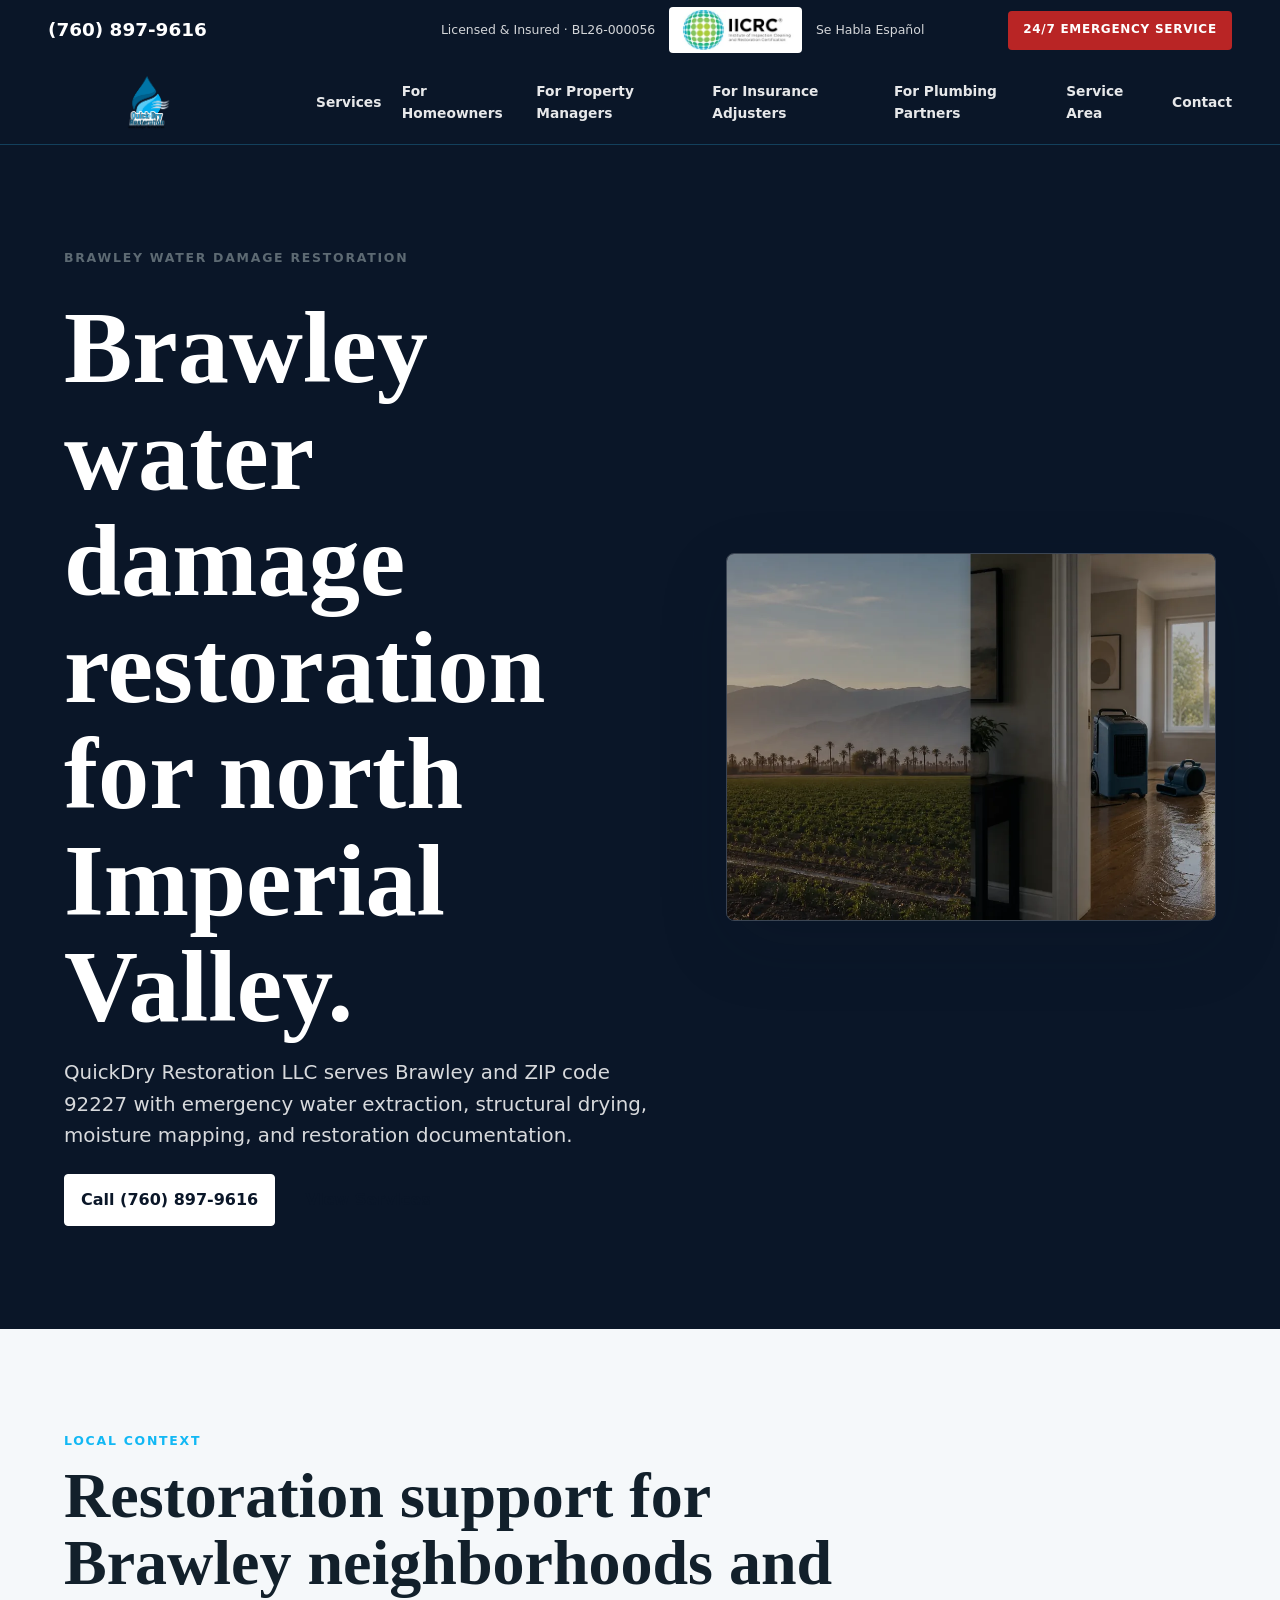
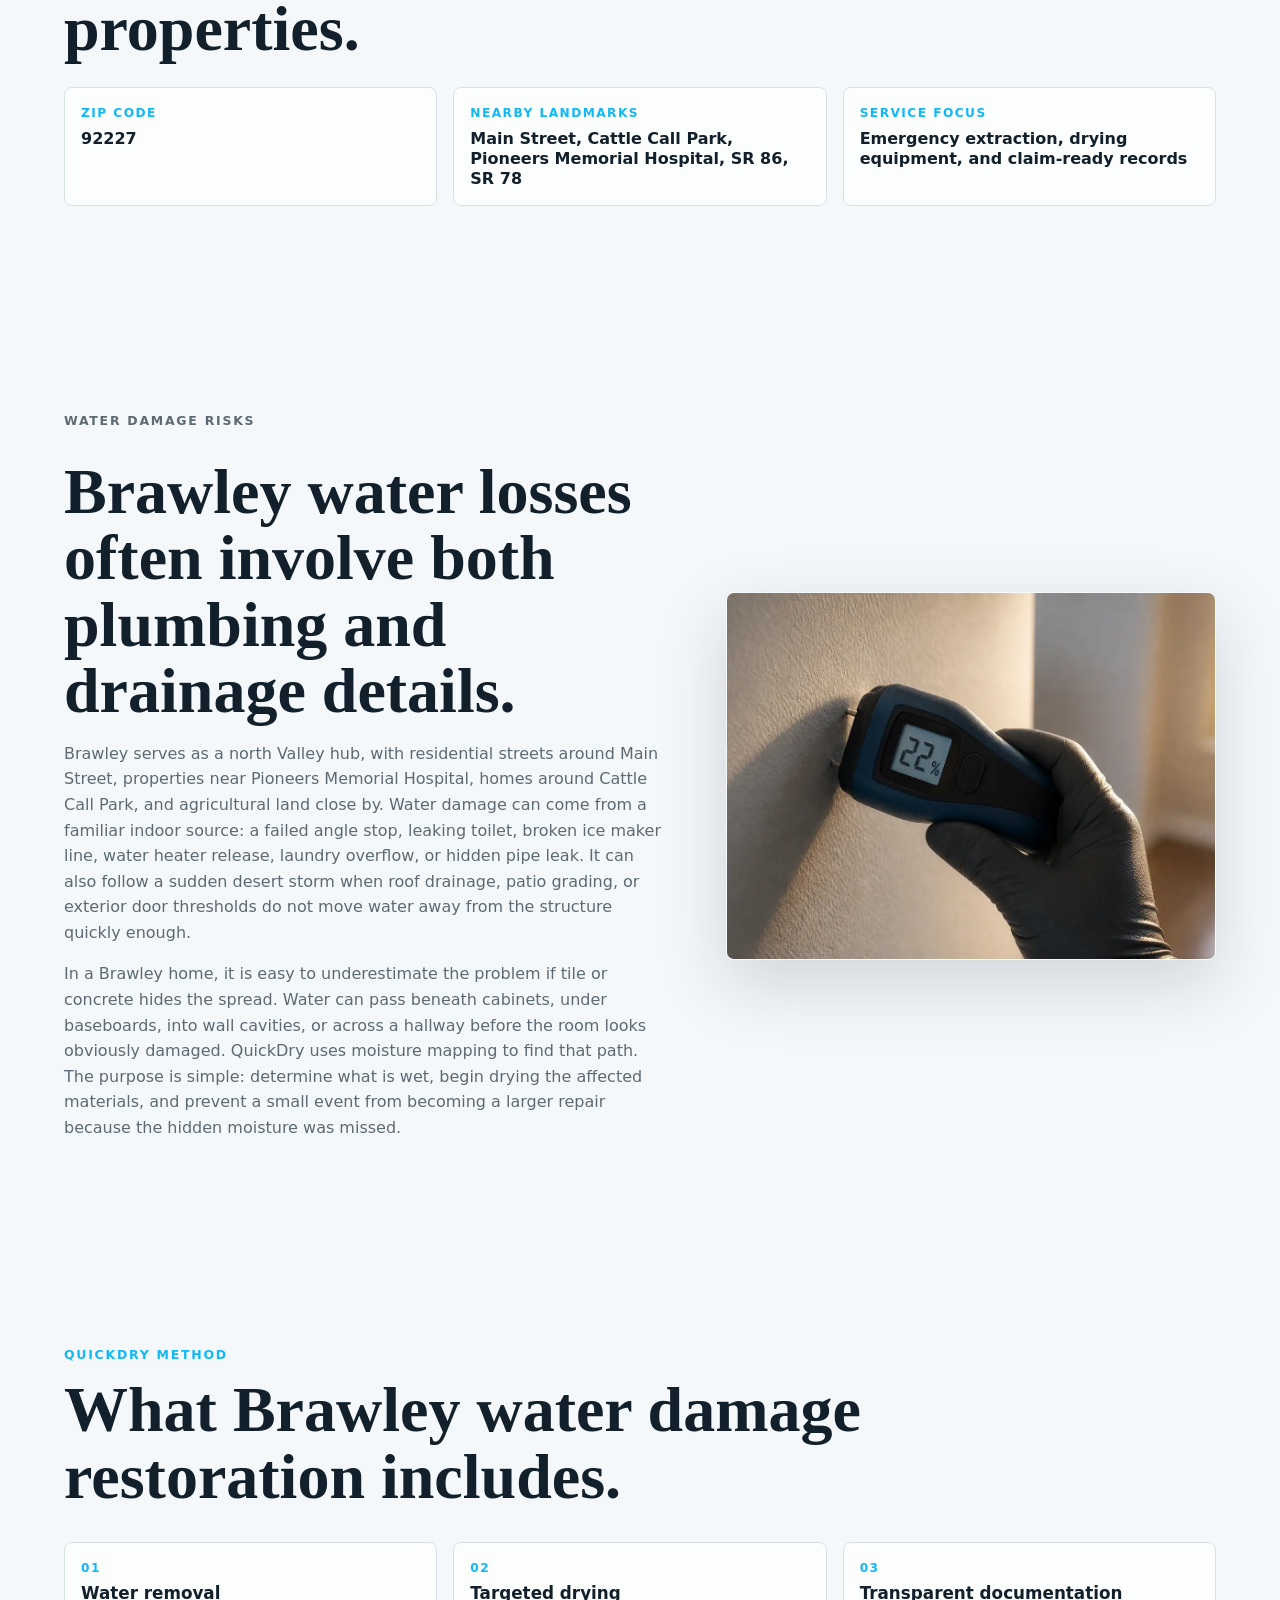
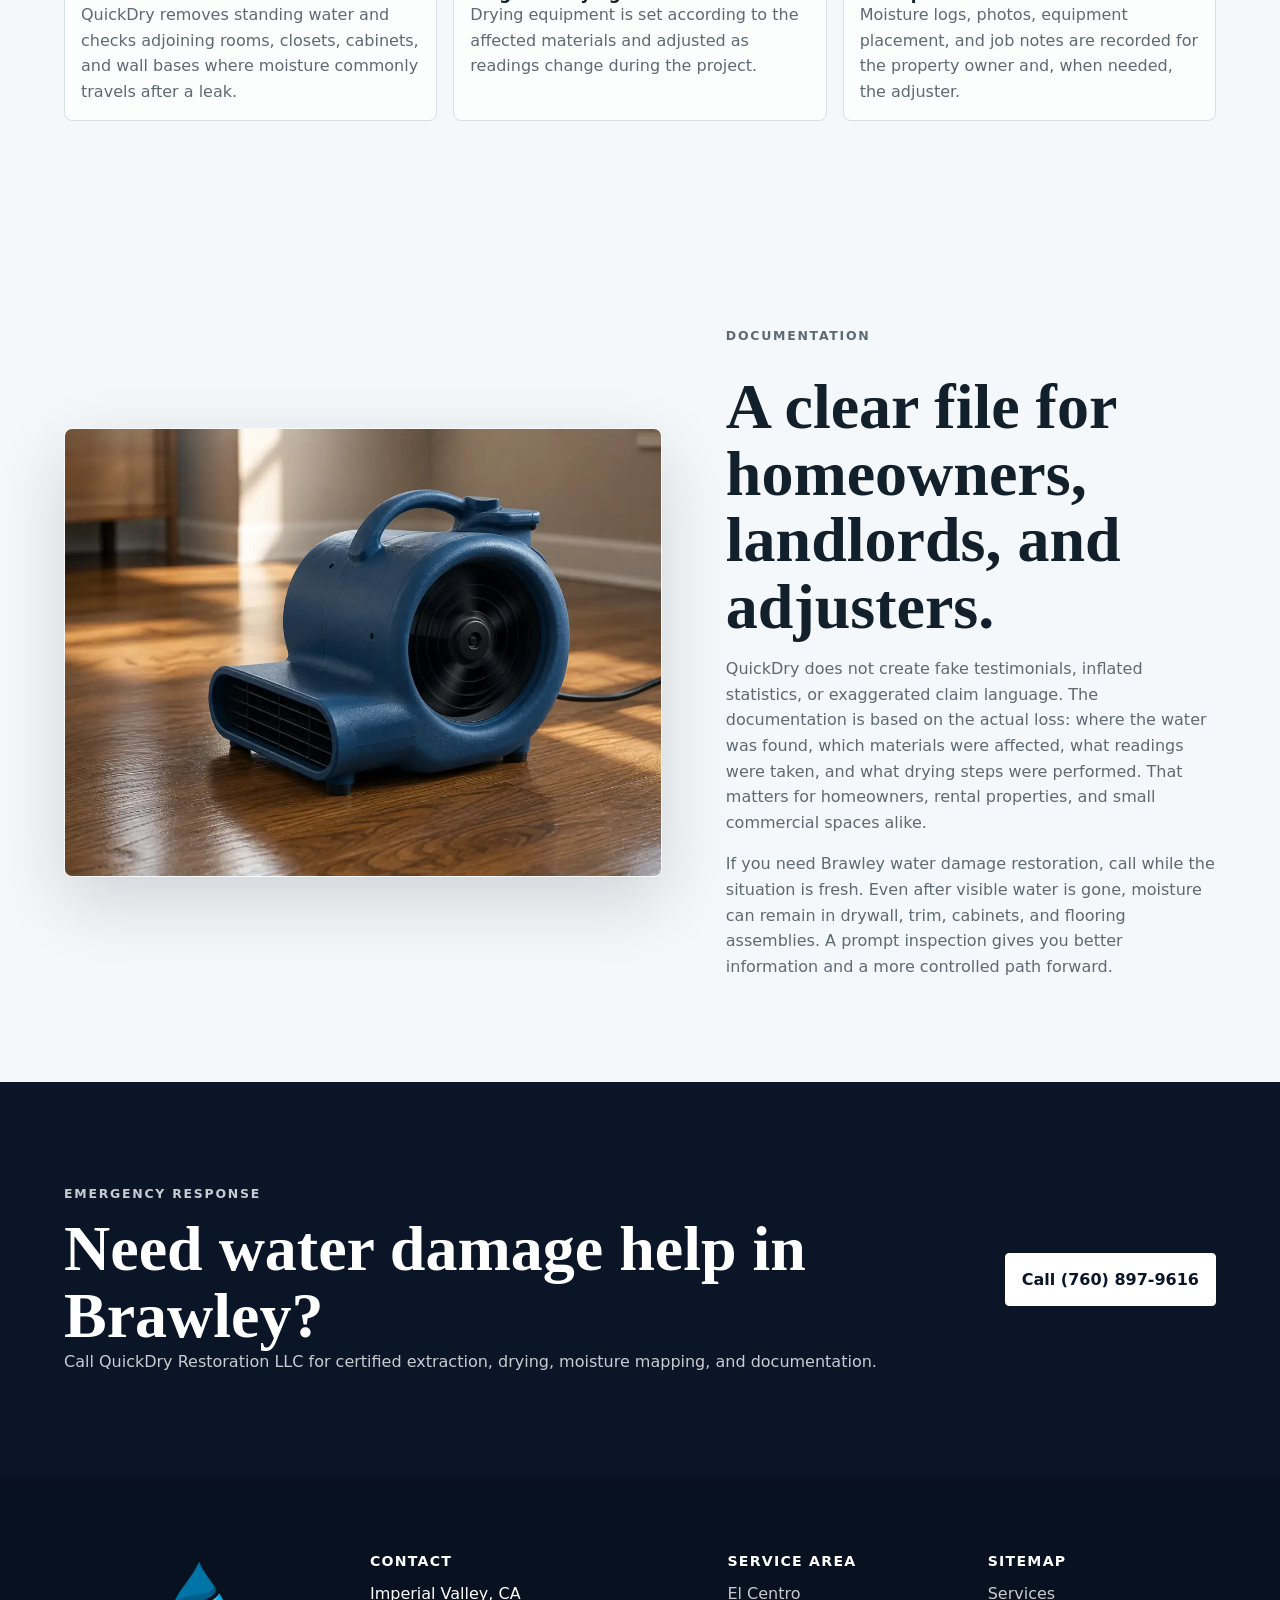
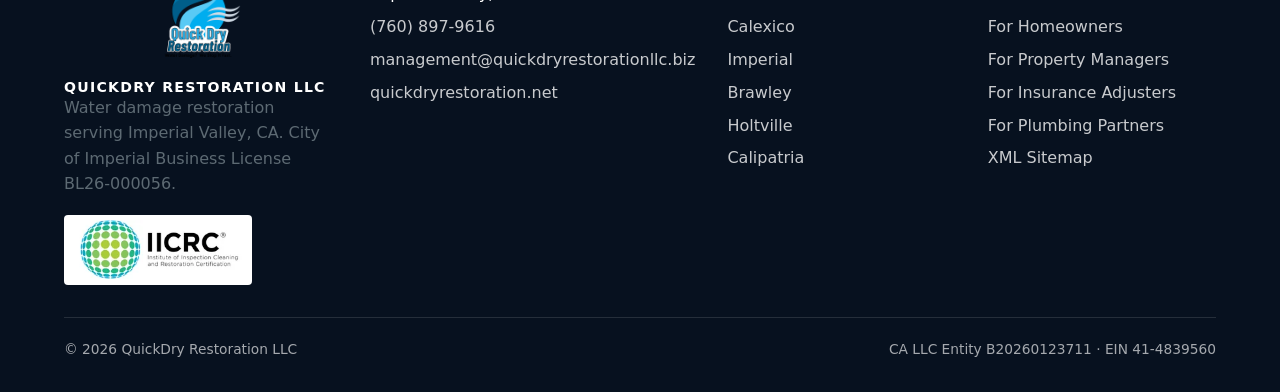
==== commit 2fb49a63: "Add files via upload" ====
--- a/brawley/index.html
+++ b/brawley/index.html
@@ -27,7 +27,7 @@
   <a class="skip-link" href="#main">Skip to content</a>
   <header class="site-header" aria-label="Site header">
     <div class="utility-bar"><a class="utility-phone" href="tel:+17608979616" aria-label="Call QuickDry Restoration"><span>(760) 897-9616</span></a><div class="utility-badges" aria-label="QuickDry trust signals"><span>Licensed &amp; Insured &middot; BL26-000056</span><span class="iicrc-inline"><img src="/assets/logo/iicrc-logo.webp" width="216" height="90" alt="IICRC"></span><span>Se Habla Espa&ntilde;ol</span></div><a class="emergency-link" href="tel:+17608979616">24/7 Emergency Service</a></div>
-    <nav class="main-nav" aria-label="Main navigation"><a class="brand-link" href="/" aria-label="QuickDry Restoration LLC home"><img src="/assets/logo/quickdry-logo.png" width="500" height="500" alt="QuickDry Restoration LLC"></a><ul class="nav-links"><li><a href="/#services">Services</a></li><li><a href="/homeowners/">For Homeowners</a></li><li><a href="/property-managers/">For Property Managers</a></li><li><a href="/insurance-adjusters/">For Insurance Adjusters</a></li><li><a href="/plumbing-partners/">For Plumbing Partners</a></li><li><a href="/#service-area">Service Area</a></li><li><a href="/#contact">Contact</a></li></ul></nav>
+    <nav class="main-nav" aria-label="Main navigation"><a class="brand-link" href="/" aria-label="QuickDry Restoration LLC home"><img src="/assets/logo/quickdry-logo.png" width="2032" height="637" alt="QuickDry Restoration LLC"></a><ul class="nav-links"><li><a href="/#services">Services</a></li><li><a href="/homeowners/">For Homeowners</a></li><li><a href="/property-managers/">For Property Managers</a></li><li><a href="/insurance-adjusters/">For Insurance Adjusters</a></li><li><a href="/plumbing-partners/">For Plumbing Partners</a></li><li><a href="/#service-area">Service Area</a></li><li><a href="/#contact">Contact</a></li></ul></nav>
   </header>
 
   <main id="main" class="city-page">
@@ -97,7 +97,7 @@
   </main>
 
   <footer class="footer" aria-label="Footer">
-    <div class="footer-grid"><div><img class="footer-logo" src="/assets/logo/quickdry-logo.png" width="500" height="500" alt="QuickDry Restoration LLC"><h2>QuickDry Restoration LLC</h2><p>Water damage restoration serving Imperial Valley, CA. City of Imperial Business License BL26-000056.</p><img class="footer-iicrc" src="/assets/logo/iicrc-logo.webp" width="216" height="90" alt="IICRC"></div><div><h3>Contact</h3><ul><li>Imperial Valley, CA</li><li><a href="tel:+17608979616">(760) 897-9616</a></li><li><a href="mailto:management@quickdryrestorationllc.biz">management@quickdryrestorationllc.biz</a></li><li><a href="https://quickdryrestoration.net/">quickdryrestoration.net</a></li></ul></div><div><h3>Service Area</h3><ul><li><a href="/el-centro/">El Centro</a></li><li><a href="/calexico/">Calexico</a></li><li><a href="/imperial/">Imperial</a></li><li><a href="/brawley/">Brawley</a></li><li><a href="/holtville/">Holtville</a></li><li><a href="/calipatria/">Calipatria</a></li></ul></div><div><h3>Sitemap</h3><ul><li><a href="/#services">Services</a></li><li><a href="/homeowners/">For Homeowners</a></li><li><a href="/property-managers/">For Property Managers</a></li><li><a href="/insurance-adjusters/">For Insurance Adjusters</a></li><li><a href="/plumbing-partners/">For Plumbing Partners</a></li><li><a href="/sitemap.xml">XML Sitemap</a></li></ul></div></div>
+    <div class="footer-grid"><div><img class="footer-logo" src="/assets/logo/quickdry-logo.png" width="2032" height="637" alt="QuickDry Restoration LLC"><h2>QuickDry Restoration LLC</h2><p>Water damage restoration serving Imperial Valley, CA. City of Imperial Business License BL26-000056.</p><img class="footer-iicrc" src="/assets/logo/iicrc-logo.webp" width="216" height="90" alt="IICRC"></div><div><h3>Contact</h3><ul><li>Imperial Valley, CA</li><li><a href="tel:+17608979616">(760) 897-9616</a></li><li><a href="mailto:management@quickdryrestorationllc.biz">management@quickdryrestorationllc.biz</a></li><li><a href="https://quickdryrestoration.net/">quickdryrestoration.net</a></li></ul></div><div><h3>Service Area</h3><ul><li><a href="/el-centro/">El Centro</a></li><li><a href="/calexico/">Calexico</a></li><li><a href="/imperial/">Imperial</a></li><li><a href="/brawley/">Brawley</a></li><li><a href="/holtville/">Holtville</a></li><li><a href="/calipatria/">Calipatria</a></li></ul></div><div><h3>Sitemap</h3><ul><li><a href="/#services">Services</a></li><li><a href="/homeowners/">For Homeowners</a></li><li><a href="/property-managers/">For Property Managers</a></li><li><a href="/insurance-adjusters/">For Insurance Adjusters</a></li><li><a href="/plumbing-partners/">For Plumbing Partners</a></li><li><a href="/sitemap.xml">XML Sitemap</a></li></ul></div></div>
     <div class="footer-bottom"><span>&copy; 2026 QuickDry Restoration LLC</span><span>CA LLC Entity B20260123711 &middot; EIN 41-4839560</span></div>
   </footer>
 </body>
--- a/styles.css
+++ b/styles.css
@@ -1,14 +1,14 @@
 :root {
   --ink: #12202b;
   --navy: #0a1628;
-  --navy-2: #13283b;
-  --paper: #f7f5f0;
-  --paper-2: #efe9df;
-  --stone: #d8d0c3;
+  --navy-2: #071823;
+  --paper: #f5f8fa;
+  --paper-2: #e8eef2;
+  --stone: #cfd9df;
   --muted: #5d6a73;
-  --line: #ded7cb;
-  --teal: #247f8f;
-  --blue: #2589cc;
+  --line: #d7e0e5;
+  --teal: #12b8f4;
+  --blue: #0788ee;
   --red: #b92525;
   --white: #ffffff;
   --shadow: 0 24px 70px rgba(10, 22, 40, 0.16);
@@ -77,9 +77,9 @@
   position: sticky;
   top: 0;
   z-index: 50;
-  background: rgba(247, 245, 240, 0.94);
+  background: rgba(10, 22, 40, 0.96);
   backdrop-filter: blur(14px);
-  border-bottom: 1px solid rgba(10, 22, 40, 0.09);
+  border-bottom: 1px solid rgba(18, 184, 244, 0.22);
 }
 
 .utility-bar {
@@ -151,21 +151,22 @@
 
 .main-nav {
   display: grid;
-  grid-template-columns: auto 1fr;
+  grid-template-columns: minmax(220px, auto) 1fr;
   align-items: center;
   gap: clamp(1rem, 4vw, 3rem);
   padding: 0.75rem clamp(1rem, 4vw, 3rem);
+  background: var(--navy);
 }
 
 .brand-link {
   display: inline-flex;
   align-items: center;
-  min-width: 112px;
+  min-width: 200px;
 }
 
 .brand-link img {
-  width: 76px;
-  height: 76px;
+  width: 200px;
+  height: 60px;
   object-fit: contain;
 }
 
@@ -183,7 +184,7 @@
 
 .nav-links a,
 .nav-links summary {
-  color: var(--navy);
+  color: rgba(255, 255, 255, 0.9);
   text-decoration: none;
   cursor: pointer;
 }
@@ -221,6 +222,7 @@
   display: block;
   padding: 0.65rem 0.7rem;
   border-radius: 6px;
+  color: var(--navy);
   font-weight: 700;
 }
 
@@ -647,8 +649,9 @@
 }
 
 .footer-logo {
-  width: 88px;
-  height: 88px;
+  width: min(320px, 100%);
+  height: auto;
+  max-height: 110px;
   object-fit: contain;
   margin-bottom: 1rem;
 }
@@ -849,8 +852,8 @@
   }
 
   .brand-link img {
-    width: 64px;
-    height: 64px;
+    width: min(200px, 72vw);
+    height: 60px;
   }
 
   .nav-links {
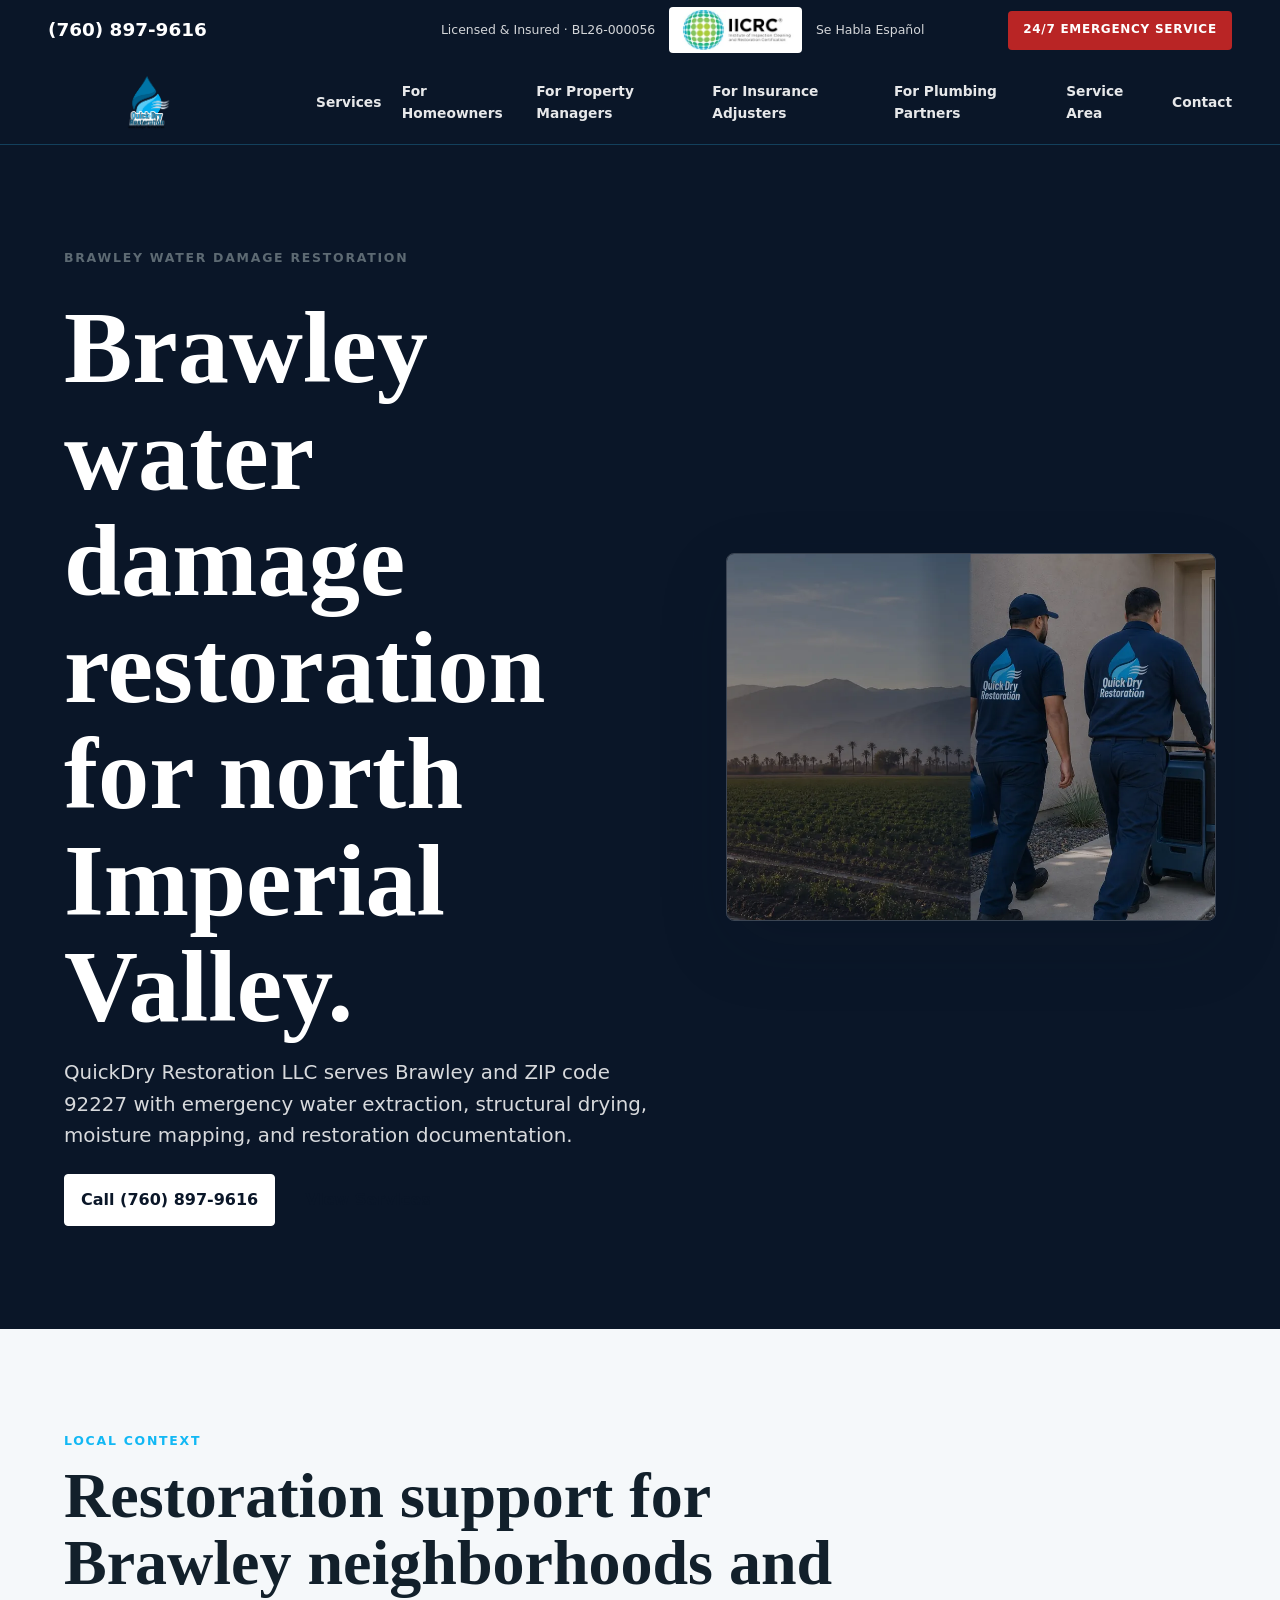
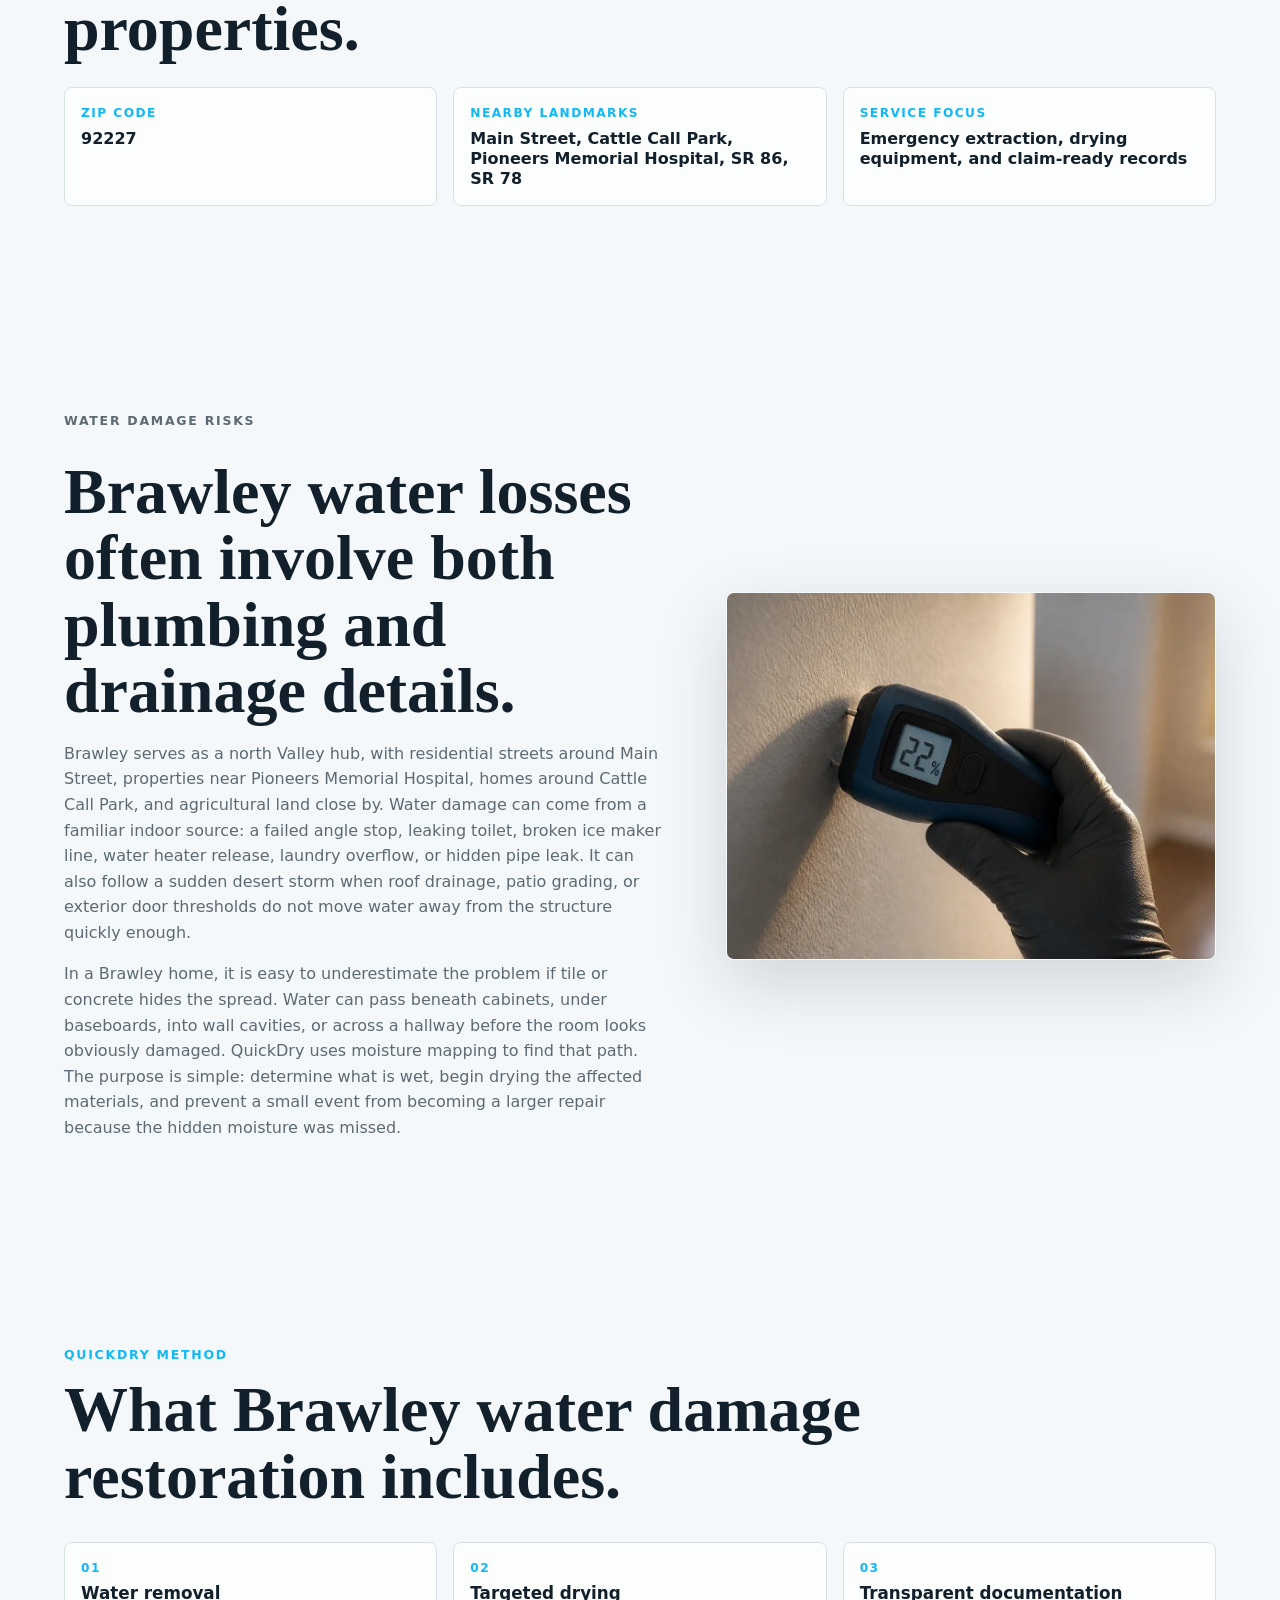
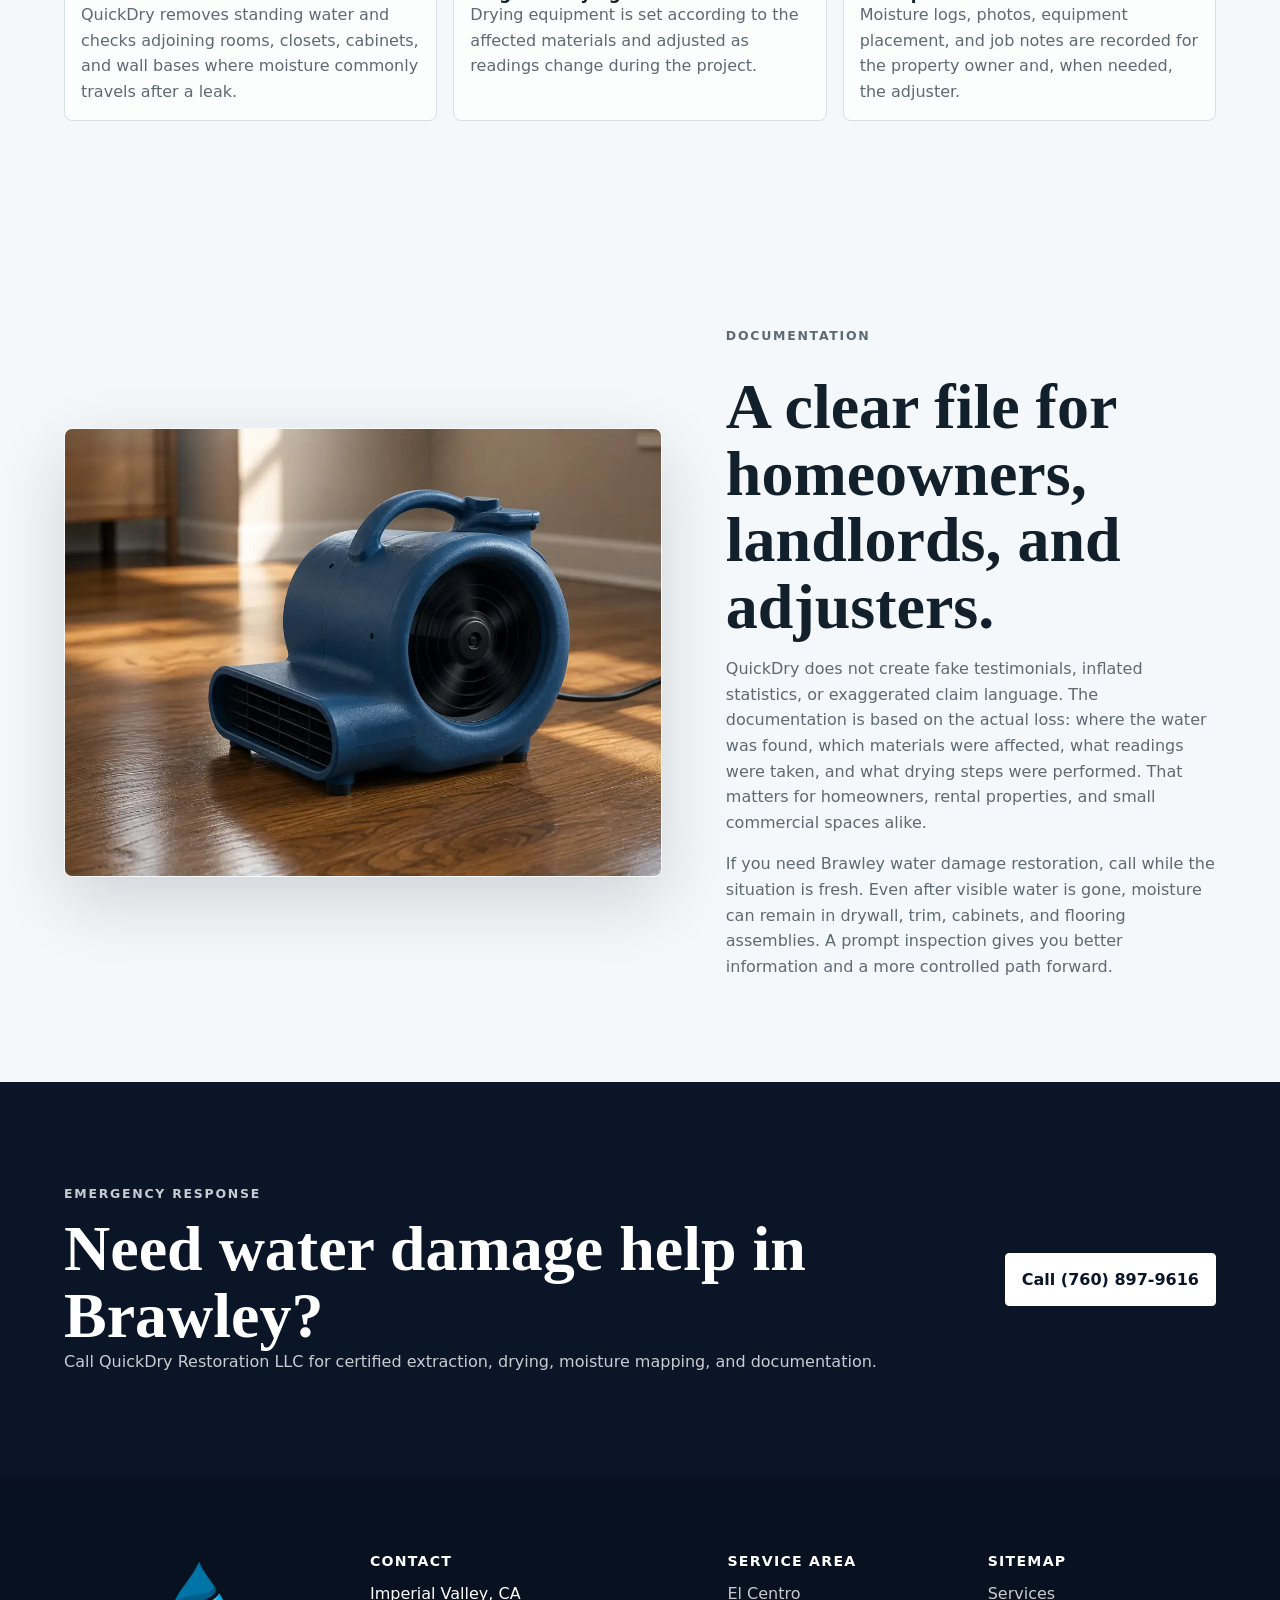
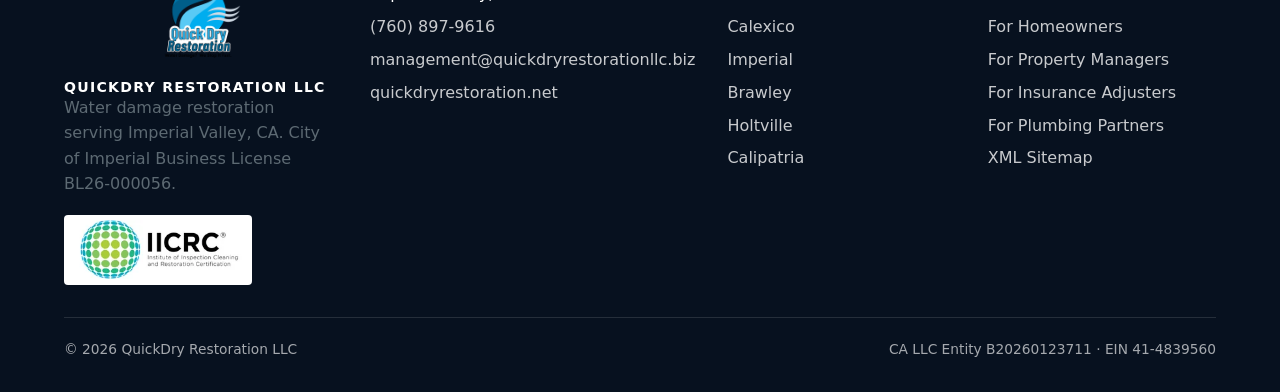
==== commit 9d5803ce: "Add files via upload" ====
--- a/brawley/index.html
+++ b/brawley/index.html
@@ -27,7 +27,7 @@
   <a class="skip-link" href="#main">Skip to content</a>
   <header class="site-header" aria-label="Site header">
     <div class="utility-bar"><a class="utility-phone" href="tel:+17608979616" aria-label="Call QuickDry Restoration"><span>(760) 897-9616</span></a><div class="utility-badges" aria-label="QuickDry trust signals"><span>Licensed &amp; Insured &middot; BL26-000056</span><span class="iicrc-inline"><img src="/assets/logo/iicrc-logo.webp" width="216" height="90" alt="IICRC"></span><span>Se Habla Espa&ntilde;ol</span></div><a class="emergency-link" href="tel:+17608979616">24/7 Emergency Service</a></div>
-    <nav class="main-nav" aria-label="Main navigation"><a class="brand-link" href="/" aria-label="QuickDry Restoration LLC home"><img src="/assets/logo/quickdry-logo.png" width="2032" height="637" alt="QuickDry Restoration LLC"></a><ul class="nav-links"><li><a href="/#services">Services</a></li><li><a href="/homeowners/">For Homeowners</a></li><li><a href="/property-managers/">For Property Managers</a></li><li><a href="/insurance-adjusters/">For Insurance Adjusters</a></li><li><a href="/plumbing-partners/">For Plumbing Partners</a></li><li><a href="/#service-area">Service Area</a></li><li><a href="/#contact">Contact</a></li></ul></nav>
+    <nav class="main-nav" aria-label="Main navigation"><a class="brand-link" href="/" aria-label="QuickDry Restoration LLC home"><img src="/assets/logo/quickdry-logo.png" width="2032" height="637" alt="QuickDry Restoration LLC"></a><input class="nav-toggle" id="nav-toggle" type="checkbox" aria-label="Toggle navigation"><label class="nav-toggle-label" for="nav-toggle"><span></span><span></span><span></span></label><ul class="nav-links"><li><a href="/#services">Services</a></li><li><a href="/homeowners/">For Homeowners</a></li><li><a href="/property-managers/">For Property Managers</a></li><li><a href="/insurance-adjusters/">For Insurance Adjusters</a></li><li><a href="/plumbing-partners/">For Plumbing Partners</a></li><li><a href="/#service-area">Service Area</a></li><li><a href="/#contact">Contact</a></li></ul></nav>
   </header>
 
   <main id="main" class="city-page">
--- a/styles.css
+++ b/styles.css
@@ -170,6 +170,32 @@
   object-fit: contain;
 }
 
+.nav-toggle {
+  position: absolute;
+  opacity: 0;
+  pointer-events: none;
+}
+
+.nav-toggle-label {
+  display: none;
+  align-items: center;
+  justify-content: center;
+  justify-self: end;
+  width: 48px;
+  height: 48px;
+  gap: 5px;
+  border: 1px solid rgba(255, 255, 255, 0.3);
+  border-radius: 4px;
+  cursor: pointer;
+}
+
+.nav-toggle-label span {
+  display: block;
+  width: 22px;
+  height: 2px;
+  background: var(--white);
+}
+
 .nav-links {
   display: flex;
   justify-content: flex-end;
@@ -376,6 +402,24 @@
   margin-bottom: clamp(2rem, 5vw, 3.5rem);
 }
 
+.section-visual,
+.faq-layout {
+  display: grid;
+  grid-template-columns: minmax(0, 1.05fr) minmax(300px, 0.95fr);
+  gap: clamp(1.25rem, 4vw, 3rem);
+  align-items: center;
+  margin-bottom: clamp(2rem, 5vw, 3.5rem);
+}
+
+.visual-copy {
+  display: grid;
+  gap: 0.75rem;
+}
+
+.visual-copy p {
+  color: var(--muted);
+}
+
 .services-grid {
   display: grid;
   grid-template-columns: repeat(3, 1fr);
@@ -600,6 +644,14 @@
 .faq-list {
   display: grid;
   gap: 0.75rem;
+}
+
+.faq-layout {
+  margin-bottom: 0;
+}
+
+.faq-layout .section-heading {
+  margin-bottom: 1.4rem;
 }
 
 .faq summary {
@@ -856,15 +908,46 @@
     height: 60px;
   }
 
+  .main-nav {
+    grid-template-columns: auto auto;
+  }
+
+  .brand-link {
+    justify-content: flex-start;
+  }
+
+  .nav-toggle-label {
+    display: inline-grid;
+  }
+
   .nav-links {
-    gap: 0.7rem;
-    font-size: 0.8rem;
+    display: none;
+    grid-column: 1 / -1;
+    grid-template-columns: 1fr;
+    justify-content: stretch;
+    align-items: stretch;
+    gap: 0.2rem;
+    padding-top: 0.5rem;
+    font-size: 0.92rem;
+  }
+
+  .nav-toggle:checked ~ .nav-links {
+    display: grid;
+  }
+
+  .nav-links a,
+  .nav-links summary {
+    display: flex;
+    align-items: center;
+    min-height: 44px;
+    padding: 0.5rem 0;
   }
 
   .services-dropdown {
-    left: 50%;
-    transform: translateX(-50%);
-    width: min(310px, 88vw);
+    position: static;
+    width: 100%;
+    transform: none;
+    margin-top: 0.35rem;
   }
 
   .feature-row,
@@ -872,6 +955,8 @@
   .method-grid,
   .insurance-grid,
   .bilingual-grid,
+  .section-visual,
+  .faq-layout,
   .city-hero .section-inner,
   .city-feature,
   .city-cta .section-inner,
@@ -880,8 +965,12 @@
   }
 
   .hero {
-    min-height: 680px;
-    padding-top: 4rem;
+    min-height: 640px;
+    padding-top: 3rem;
+  }
+
+  .hero-bg img {
+    object-position: 62% center;
   }
 
   .services-grid,
@@ -921,17 +1010,16 @@
   }
 
   .nav-links {
-    justify-content: flex-start;
-    overflow-x: auto;
+    overflow: visible;
     padding-bottom: 0.2rem;
   }
 
   h1 {
-    font-size: clamp(2.65rem, 17vw, 4.2rem);
+    font-size: clamp(2.35rem, 12vw, 3.5rem);
   }
 
   .hero h1 {
-    font-size: clamp(2.35rem, 13vw, 3.45rem);
+    font-size: clamp(2.2rem, 10vw, 3rem);
   }
 }
 
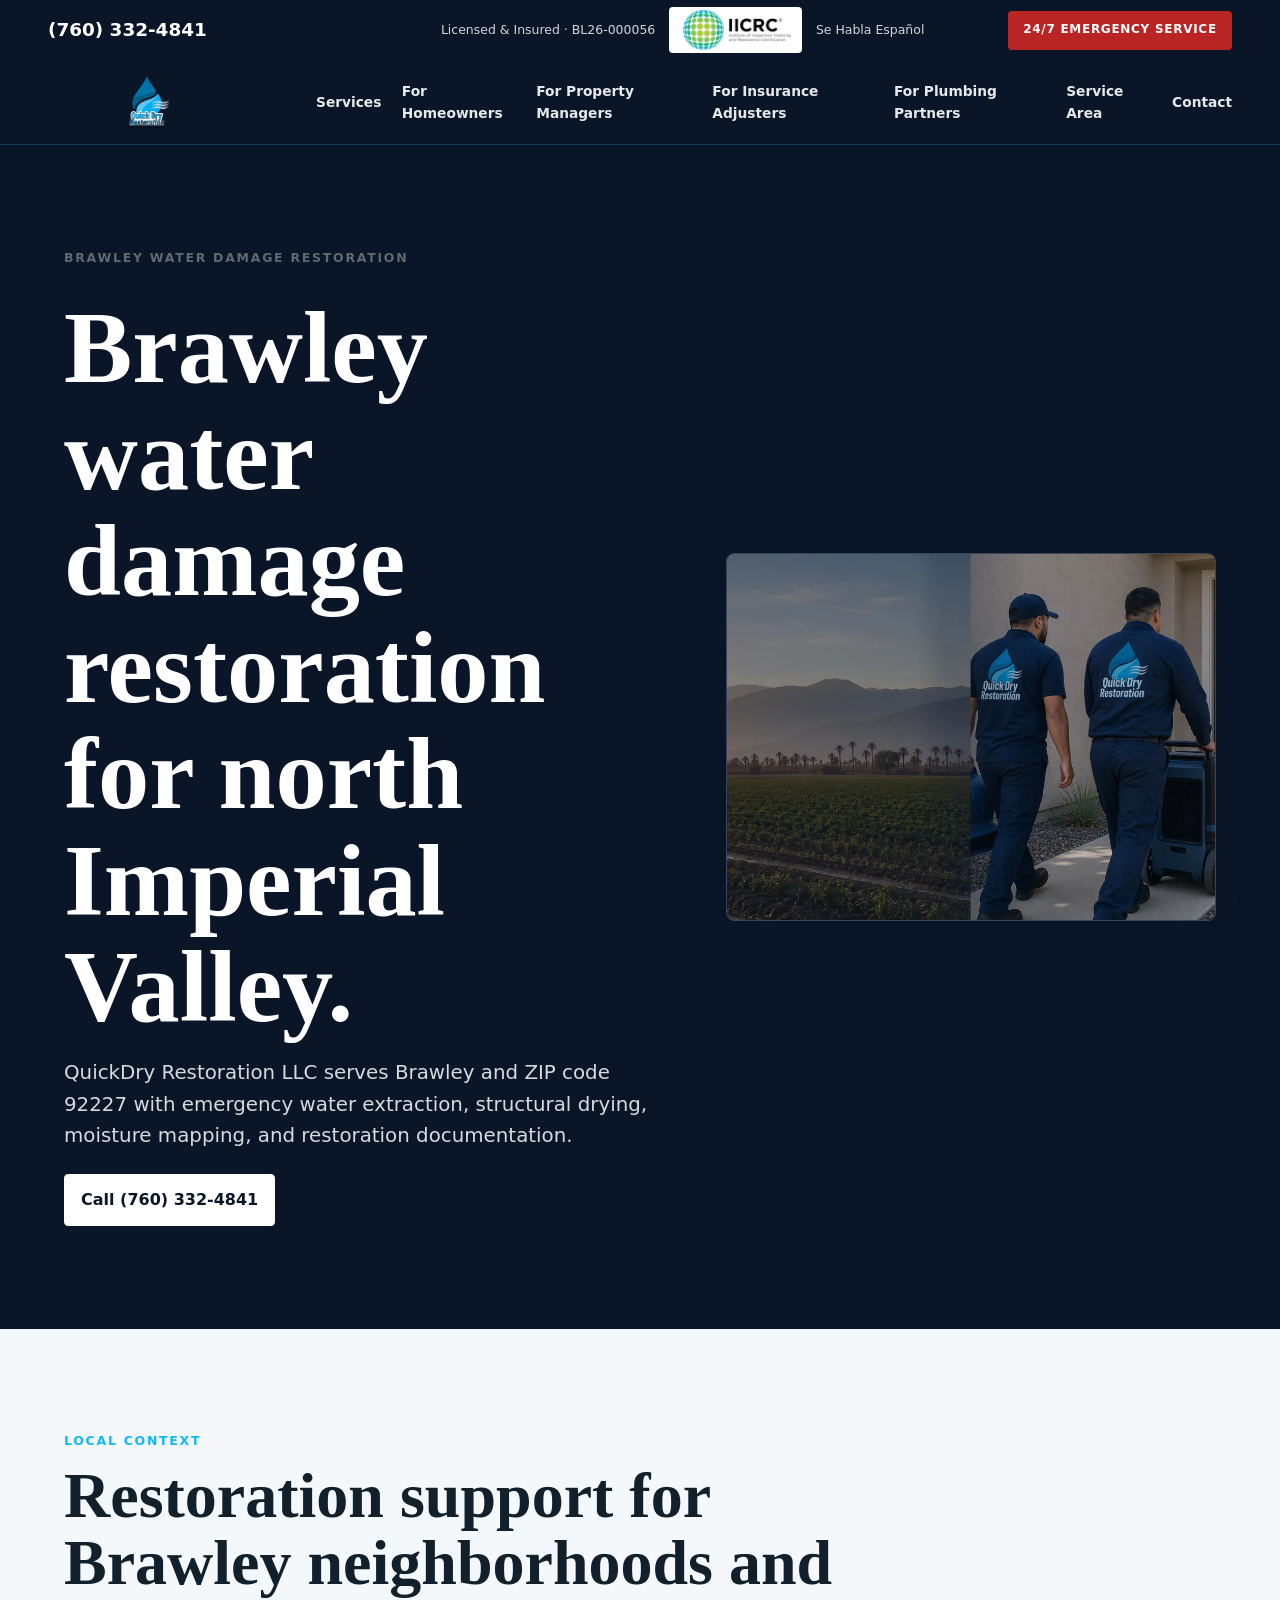
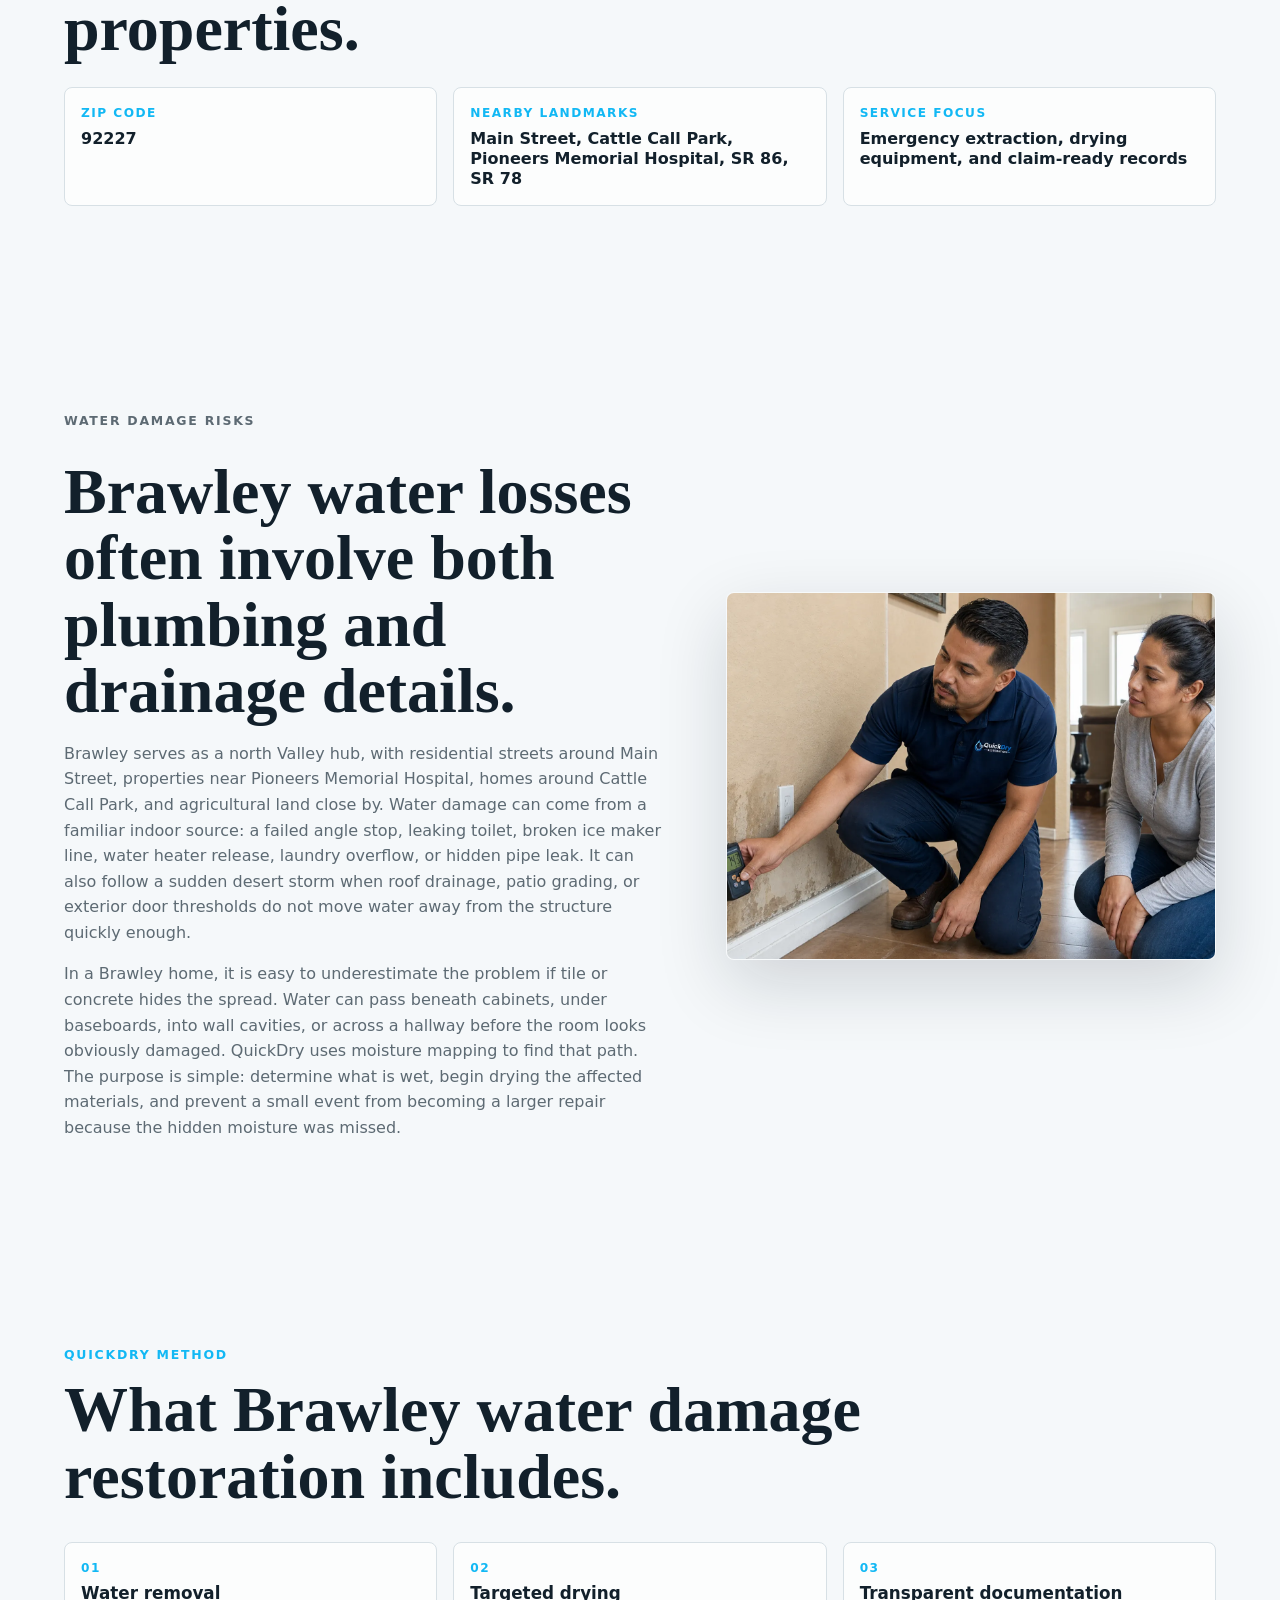
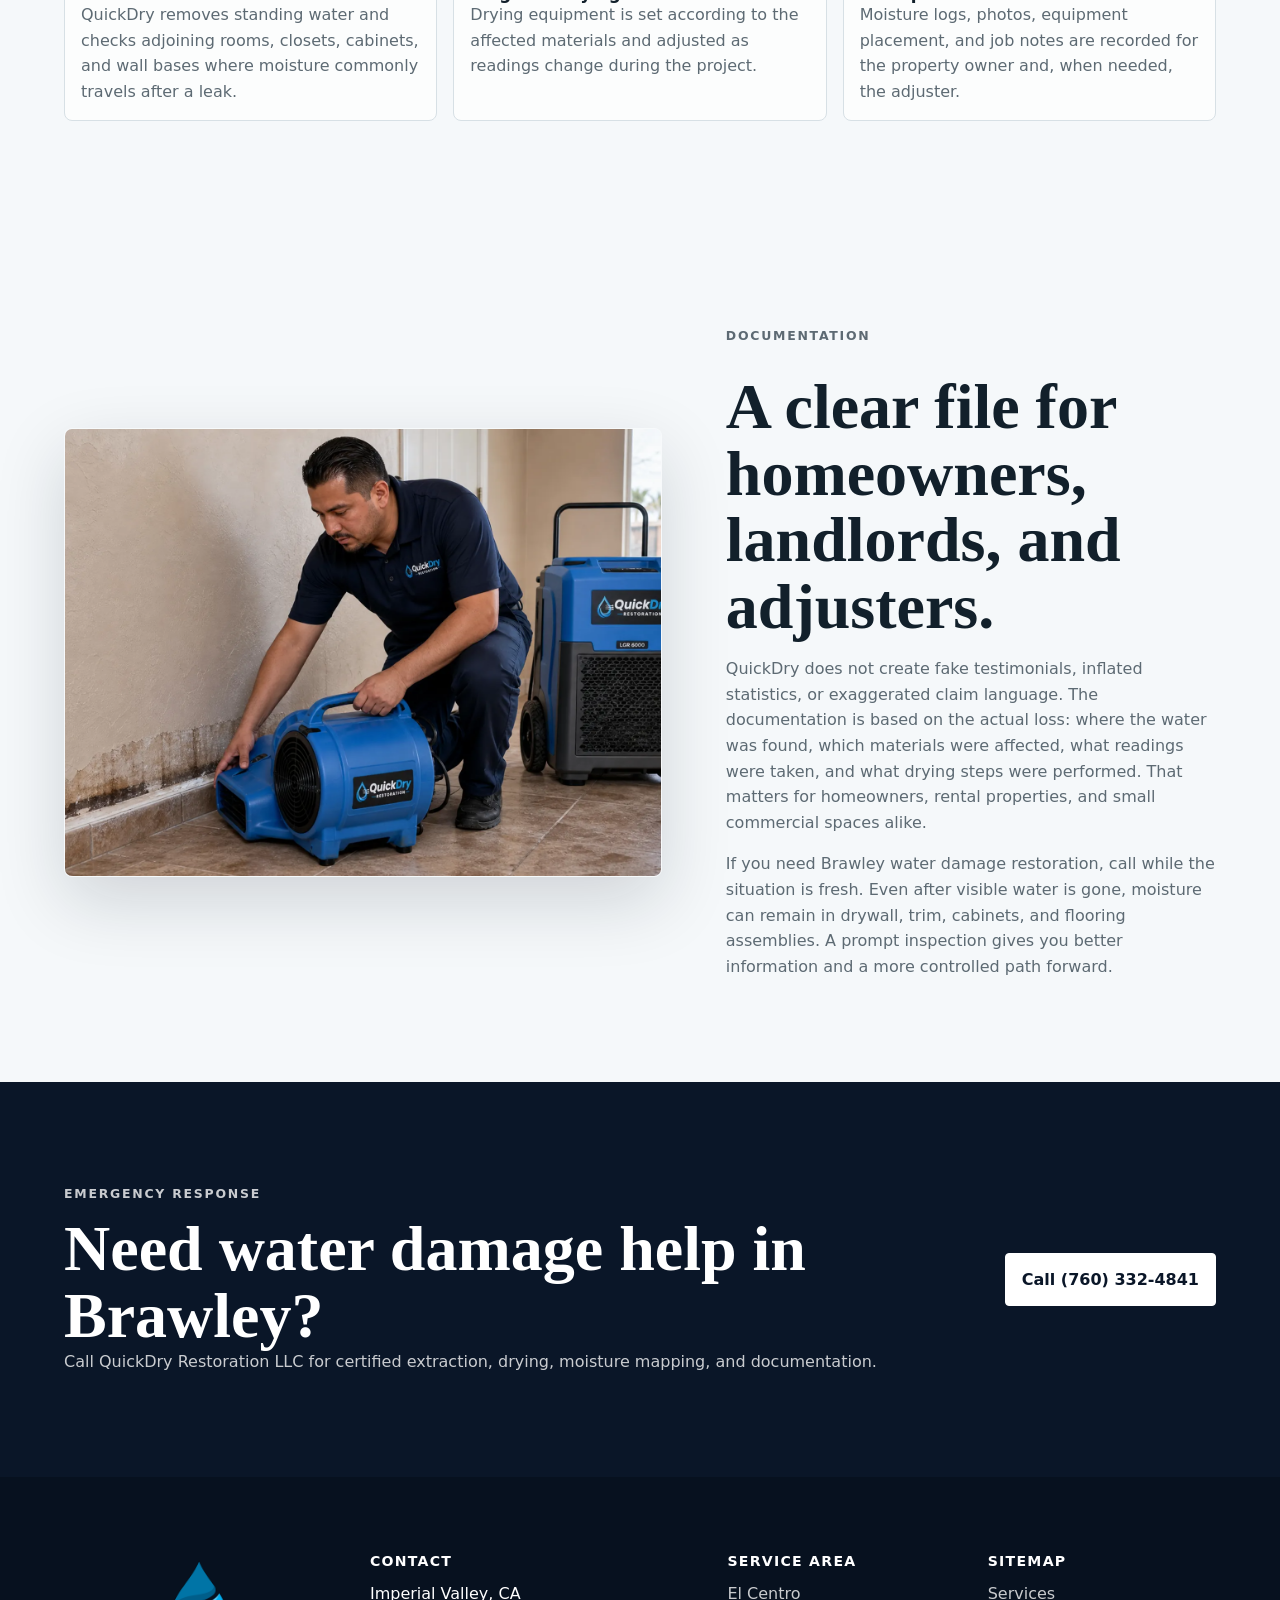
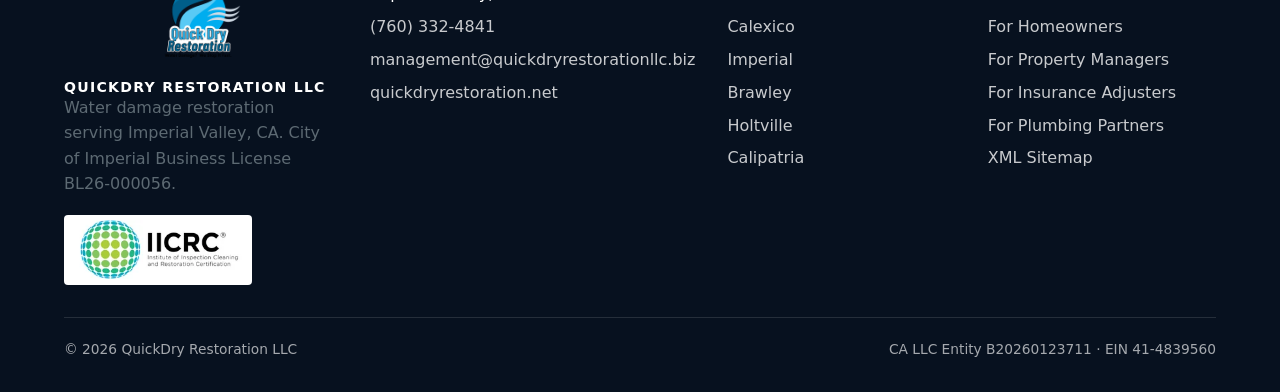
==== commit 285034a6: "Update phone number and redeploy" ====
--- a/brawley/index.html
+++ b/brawley/index.html
@@ -20,13 +20,13 @@
   <link rel="manifest" href="/site.webmanifest">
   <link rel="stylesheet" href="/styles.css">
   <script type="application/ld+json">
-  {"@context":"https://schema.org","@graph":[{"@type":"LocalBusiness","@id":"https://quickdryrestoration.net/#business","name":"QuickDry Restoration LLC","url":"https://quickdryrestoration.net/","logo":"https://quickdryrestoration.net/assets/logo/quickdry-logo.png","image":"https://quickdryrestoration.net/assets/images/og-image.jpg","telephone":"+17608979616","email":"management@quickdryrestorationllc.biz","priceRange":"$$","areaServed":{"@type":"City","name":"Brawley","addressRegion":"CA","postalCode":"92227"},"knowsLanguage":["en","es"],"openingHours":"Mo-Su 00:00-23:59"},{"@type":"Service","@id":"https://quickdryrestoration.net/brawley/#service","name":"Brawley water damage restoration","serviceType":"Water damage restoration","provider":{"@id":"https://quickdryrestoration.net/#business"},"areaServed":{"@type":"City","name":"Brawley","addressRegion":"CA","postalCode":"92227"}},{"@type":"WebPage","@id":"https://quickdryrestoration.net/brawley/#webpage","url":"https://quickdryrestoration.net/brawley/","name":"Brawley Water Damage Restoration","description":"Brawley water damage restoration for homes and properties in ZIP code 92227.","about":{"@id":"https://quickdryrestoration.net/brawley/#service"},"inLanguage":"en-US"},{"@type":"BreadcrumbList","@id":"https://quickdryrestoration.net/brawley/#breadcrumb","itemListElement":[{"@type":"ListItem","position":1,"name":"Home","item":"https://quickdryrestoration.net/"},{"@type":"ListItem","position":2,"name":"Brawley Water Damage Restoration","item":"https://quickdryrestoration.net/brawley/"}]}]}
+  {"@context":"https://schema.org","@graph":[{"@type":"LocalBusiness","@id":"https://quickdryrestoration.net/#business","name":"QuickDry Restoration LLC","url":"https://quickdryrestoration.net/","logo":"https://quickdryrestoration.net/assets/logo/quickdry-logo.png","image":"https://quickdryrestoration.net/assets/images/og-image.jpg","telephone":"+17603324841","email":"management@quickdryrestorationllc.biz","priceRange":"$$","areaServed":{"@type":"City","name":"Brawley","addressRegion":"CA","postalCode":"92227"},"knowsLanguage":["en","es"],"openingHours":"Mo-Su 00:00-23:59"},{"@type":"Service","@id":"https://quickdryrestoration.net/brawley/#service","name":"Brawley water damage restoration","serviceType":"Water damage restoration","provider":{"@id":"https://quickdryrestoration.net/#business"},"areaServed":{"@type":"City","name":"Brawley","addressRegion":"CA","postalCode":"92227"}},{"@type":"WebPage","@id":"https://quickdryrestoration.net/brawley/#webpage","url":"https://quickdryrestoration.net/brawley/","name":"Brawley Water Damage Restoration","description":"Brawley water damage restoration for homes and properties in ZIP code 92227.","about":{"@id":"https://quickdryrestoration.net/brawley/#service"},"inLanguage":"en-US"},{"@type":"BreadcrumbList","@id":"https://quickdryrestoration.net/brawley/#breadcrumb","itemListElement":[{"@type":"ListItem","position":1,"name":"Home","item":"https://quickdryrestoration.net/"},{"@type":"ListItem","position":2,"name":"Brawley Water Damage Restoration","item":"https://quickdryrestoration.net/brawley/"}]}]}
   </script>
 </head>
 <body>
   <a class="skip-link" href="#main">Skip to content</a>
   <header class="site-header" aria-label="Site header">
-    <div class="utility-bar"><a class="utility-phone" href="tel:+17608979616" aria-label="Call QuickDry Restoration"><span>(760) 897-9616</span></a><div class="utility-badges" aria-label="QuickDry trust signals"><span>Licensed &amp; Insured &middot; BL26-000056</span><span class="iicrc-inline"><img src="/assets/logo/iicrc-logo.webp" width="216" height="90" alt="IICRC"></span><span>Se Habla Espa&ntilde;ol</span></div><a class="emergency-link" href="tel:+17608979616">24/7 Emergency Service</a></div>
+    <div class="utility-bar"><a class="utility-phone" href="tel:+17603324841" aria-label="Call QuickDry Restoration"><span>(760) 332-4841</span></a><div class="utility-badges" aria-label="QuickDry trust signals"><span>Licensed &amp; Insured &middot; BL26-000056</span><span class="iicrc-inline"><img src="/assets/logo/iicrc-logo.webp" width="216" height="90" alt="IICRC"></span><span>Se Habla Espa&ntilde;ol</span></div><a class="emergency-link" href="tel:+17603324841">24/7 Emergency Service</a></div>
     <nav class="main-nav" aria-label="Main navigation"><a class="brand-link" href="/" aria-label="QuickDry Restoration LLC home"><img src="/assets/logo/quickdry-logo.png" width="2032" height="637" alt="QuickDry Restoration LLC"></a><input class="nav-toggle" id="nav-toggle" type="checkbox" aria-label="Toggle navigation"><label class="nav-toggle-label" for="nav-toggle"><span></span><span></span><span></span></label><ul class="nav-links"><li><a href="/#services">Services</a></li><li><a href="/homeowners/">For Homeowners</a></li><li><a href="/property-managers/">For Property Managers</a></li><li><a href="/insurance-adjusters/">For Insurance Adjusters</a></li><li><a href="/plumbing-partners/">For Plumbing Partners</a></li><li><a href="/#service-area">Service Area</a></li><li><a href="/#contact">Contact</a></li></ul></nav>
   </header>
 
@@ -37,7 +37,7 @@
           <p class="eyebrow">Brawley Water Damage Restoration</p>
           <h1 id="city-title">Brawley water damage restoration for north Imperial Valley.</h1>
           <p class="lede">QuickDry Restoration LLC serves Brawley and ZIP code 92227 with emergency water extraction, structural drying, moisture mapping, and restoration documentation.</p>
-          <div class="hero-actions"><a class="button light" href="tel:+17608979616">Call (760) 897-9616</a><a class="button secondary" href="/#services">View Services</a></div>
+          <div class="hero-actions"><a class="button light" href="tel:+17603324841">Call (760) 332-4841</a><a class="button secondary" href="/#services">View Services</a></div>
         </div>
         <picture><source srcset="/assets/images/hero-split-composite-1280.webp" type="image/webp"><img src="/assets/images/hero-split-composite-1280.jpg" width="1280" height="720" alt="QuickDry technicians approaching a residential home with drying equipment"></picture>
       </div>
@@ -63,7 +63,7 @@
           <p>Brawley serves as a north Valley hub, with residential streets around Main Street, properties near Pioneers Memorial Hospital, homes around Cattle Call Park, and agricultural land close by. Water damage can come from a familiar indoor source: a failed angle stop, leaking toilet, broken ice maker line, water heater release, laundry overflow, or hidden pipe leak. It can also follow a sudden desert storm when roof drainage, patio grading, or exterior door thresholds do not move water away from the structure quickly enough.</p>
           <p>In a Brawley home, it is easy to underestimate the problem if tile or concrete hides the spread. Water can pass beneath cabinets, under baseboards, into wall cavities, or across a hallway before the room looks obviously damaged. QuickDry uses moisture mapping to find that path. The purpose is simple: determine what is wet, begin drying the affected materials, and prevent a small event from becoming a larger repair because the hidden moisture was missed.</p>
         </div>
-        <picture class="city-photo"><source srcset="/assets/images/moisture-meter-wall.webp" type="image/webp"><img src="/assets/images/moisture-meter-wall.jpg" width="1200" height="800" alt="Moisture meter checking a wall after water damage"></picture>
+        <picture class="city-photo"><source srcset="/assets/images/technician-moisture-assessment.webp" type="image/webp"><img src="/assets/images/technician-moisture-assessment.jpg" width="1200" height="800" alt="QuickDry technician checking a wall with a moisture meter after water damage"></picture>
       </div>
     </section>
 
@@ -81,7 +81,7 @@
 
     <section class="section" aria-labelledby="documentation-title">
       <div class="section-inner city-feature">
-        <picture class="city-photo"><source srcset="/assets/images/air-mover-hardwood.webp" type="image/webp"><img src="/assets/images/air-mover-hardwood.jpg" width="1200" height="800" alt="Air mover drying flooring after a water damage event"></picture>
+        <picture class="city-photo"><source srcset="/assets/images/service-structural-drying.webp" type="image/webp"><img src="/assets/images/service-structural-drying.jpg" width="1200" height="800" alt="QuickDry technician placing an air mover after a water damage event"></picture>
         <div class="city-copy">
           <p class="eyebrow">Documentation</p>
           <h2 id="documentation-title">A clear file for homeowners, landlords, and adjusters.</h2>
@@ -92,12 +92,12 @@
     </section>
 
     <section class="section city-cta" aria-labelledby="cta-title">
-      <div class="section-inner"><div><p class="eyebrow">Emergency Response</p><h2 id="cta-title">Need water damage help in Brawley?</h2><p>Call QuickDry Restoration LLC for certified extraction, drying, moisture mapping, and documentation.</p></div><a class="button light" href="tel:+17608979616">Call (760) 897-9616</a></div>
+      <div class="section-inner"><div><p class="eyebrow">Emergency Response</p><h2 id="cta-title">Need water damage help in Brawley?</h2><p>Call QuickDry Restoration LLC for certified extraction, drying, moisture mapping, and documentation.</p></div><a class="button light" href="tel:+17603324841">Call (760) 332-4841</a></div>
     </section>
   </main>
 
   <footer class="footer" aria-label="Footer">
-    <div class="footer-grid"><div><img class="footer-logo" src="/assets/logo/quickdry-logo.png" width="2032" height="637" alt="QuickDry Restoration LLC"><h2>QuickDry Restoration LLC</h2><p>Water damage restoration serving Imperial Valley, CA. City of Imperial Business License BL26-000056.</p><img class="footer-iicrc" src="/assets/logo/iicrc-logo.webp" width="216" height="90" alt="IICRC"></div><div><h3>Contact</h3><ul><li>Imperial Valley, CA</li><li><a href="tel:+17608979616">(760) 897-9616</a></li><li><a href="mailto:management@quickdryrestorationllc.biz">management@quickdryrestorationllc.biz</a></li><li><a href="https://quickdryrestoration.net/">quickdryrestoration.net</a></li></ul></div><div><h3>Service Area</h3><ul><li><a href="/el-centro/">El Centro</a></li><li><a href="/calexico/">Calexico</a></li><li><a href="/imperial/">Imperial</a></li><li><a href="/brawley/">Brawley</a></li><li><a href="/holtville/">Holtville</a></li><li><a href="/calipatria/">Calipatria</a></li></ul></div><div><h3>Sitemap</h3><ul><li><a href="/#services">Services</a></li><li><a href="/homeowners/">For Homeowners</a></li><li><a href="/property-managers/">For Property Managers</a></li><li><a href="/insurance-adjusters/">For Insurance Adjusters</a></li><li><a href="/plumbing-partners/">For Plumbing Partners</a></li><li><a href="/sitemap.xml">XML Sitemap</a></li></ul></div></div>
+    <div class="footer-grid"><div><img class="footer-logo" src="/assets/logo/quickdry-logo.png" width="2032" height="637" alt="QuickDry Restoration LLC"><h2>QuickDry Restoration LLC</h2><p>Water damage restoration serving Imperial Valley, CA. City of Imperial Business License BL26-000056.</p><img class="footer-iicrc" src="/assets/logo/iicrc-logo.webp" width="216" height="90" alt="IICRC"></div><div><h3>Contact</h3><ul><li>Imperial Valley, CA</li><li><a href="tel:+17603324841">(760) 332-4841</a></li><li><a href="mailto:management@quickdryrestorationllc.biz">management@quickdryrestorationllc.biz</a></li><li><a href="https://quickdryrestoration.net/">quickdryrestoration.net</a></li></ul></div><div><h3>Service Area</h3><ul><li><a href="/el-centro/">El Centro</a></li><li><a href="/calexico/">Calexico</a></li><li><a href="/imperial/">Imperial</a></li><li><a href="/brawley/">Brawley</a></li><li><a href="/holtville/">Holtville</a></li><li><a href="/calipatria/">Calipatria</a></li></ul></div><div><h3>Sitemap</h3><ul><li><a href="/#services">Services</a></li><li><a href="/homeowners/">For Homeowners</a></li><li><a href="/property-managers/">For Property Managers</a></li><li><a href="/insurance-adjusters/">For Insurance Adjusters</a></li><li><a href="/plumbing-partners/">For Plumbing Partners</a></li><li><a href="/sitemap.xml">XML Sitemap</a></li></ul></div></div>
     <div class="footer-bottom"><span>&copy; 2026 QuickDry Restoration LLC</span><span>CA LLC Entity B20260123711 &middot; EIN 41-4839560</span></div>
   </footer>
 </body>
--- a/styles.css
+++ b/styles.css
@@ -331,6 +331,16 @@
   isolation: isolate;
 }
 
+.hero::before {
+  content: "";
+  position: absolute;
+  inset: 0;
+  z-index: -1;
+  background:
+    linear-gradient(90deg, rgba(7, 17, 31, 0.88) 0%, rgba(7, 17, 31, 0.62) 44%, rgba(7, 17, 31, 0.18) 100%),
+    linear-gradient(0deg, rgba(7, 17, 31, 0.22), rgba(7, 17, 31, 0.22));
+}
+
 .hero-bg {
   position: absolute;
   inset: 0;
@@ -341,6 +351,7 @@
   width: 100%;
   height: 100%;
   object-fit: cover;
+  object-position: center;
 }
 
 .hero-content {
@@ -451,6 +462,7 @@
 .service-card img {
   aspect-ratio: 16 / 9;
   object-fit: cover;
+  object-position: center;
 }
 
 .service-card .number,
@@ -499,6 +511,7 @@
   width: 100%;
   aspect-ratio: 3 / 2;
   object-fit: cover;
+  object-position: center;
 }
 
 .photo-panel.vertical img {
@@ -671,13 +684,23 @@
 
 .final-cta .section-inner {
   display: grid;
-  grid-template-columns: 1fr auto;
+  grid-template-columns: minmax(0, 1fr) minmax(220px, 360px) auto;
   gap: 1.5rem;
   align-items: center;
 }
 
 .final-cta p {
   color: rgba(255, 255, 255, 0.78);
+}
+
+.cta-photo {
+  border-color: rgba(255, 255, 255, 0.14);
+  background: rgba(255, 255, 255, 0.08);
+  box-shadow: none;
+}
+
+.cta-photo img {
+  aspect-ratio: 16 / 9;
 }
 
 .button.light {
@@ -970,7 +993,7 @@
   }
 
   .hero-bg img {
-    object-position: 62% center;
+    object-position: 54% center;
   }
 
   .services-grid,
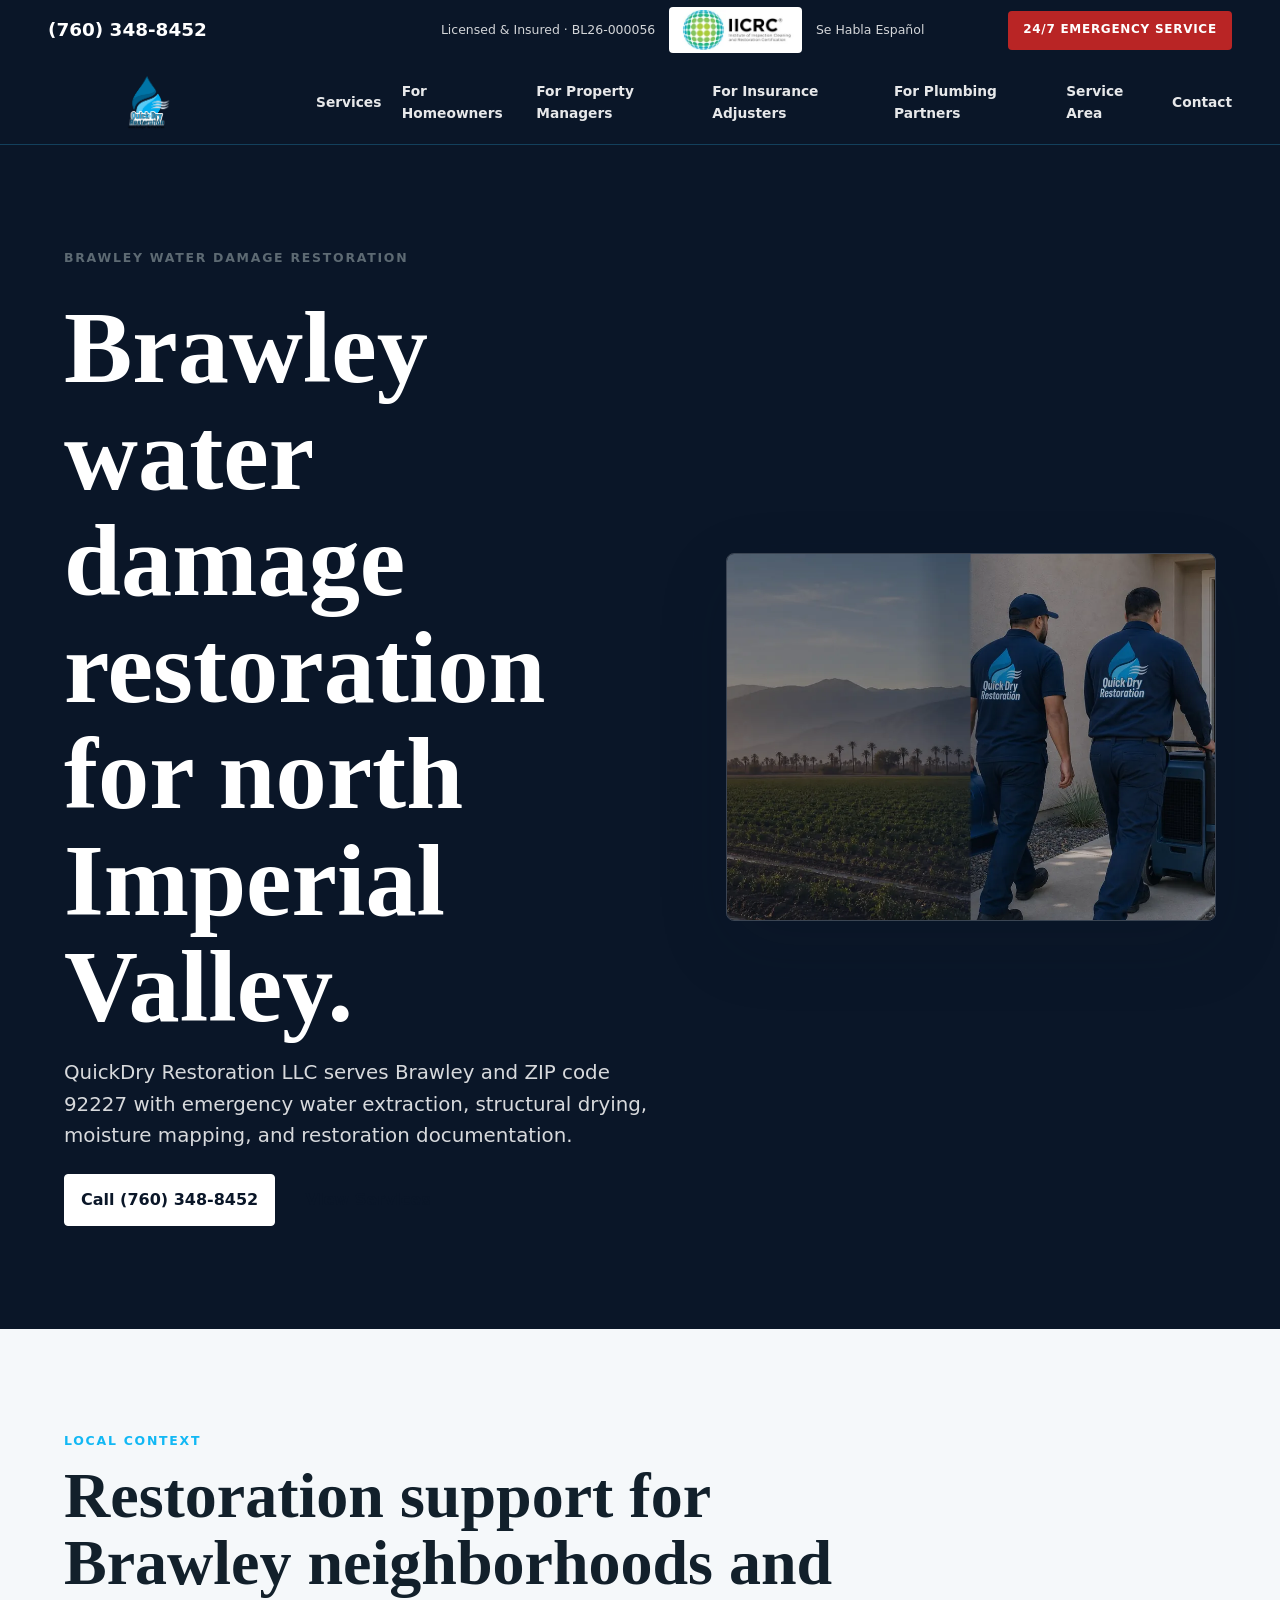
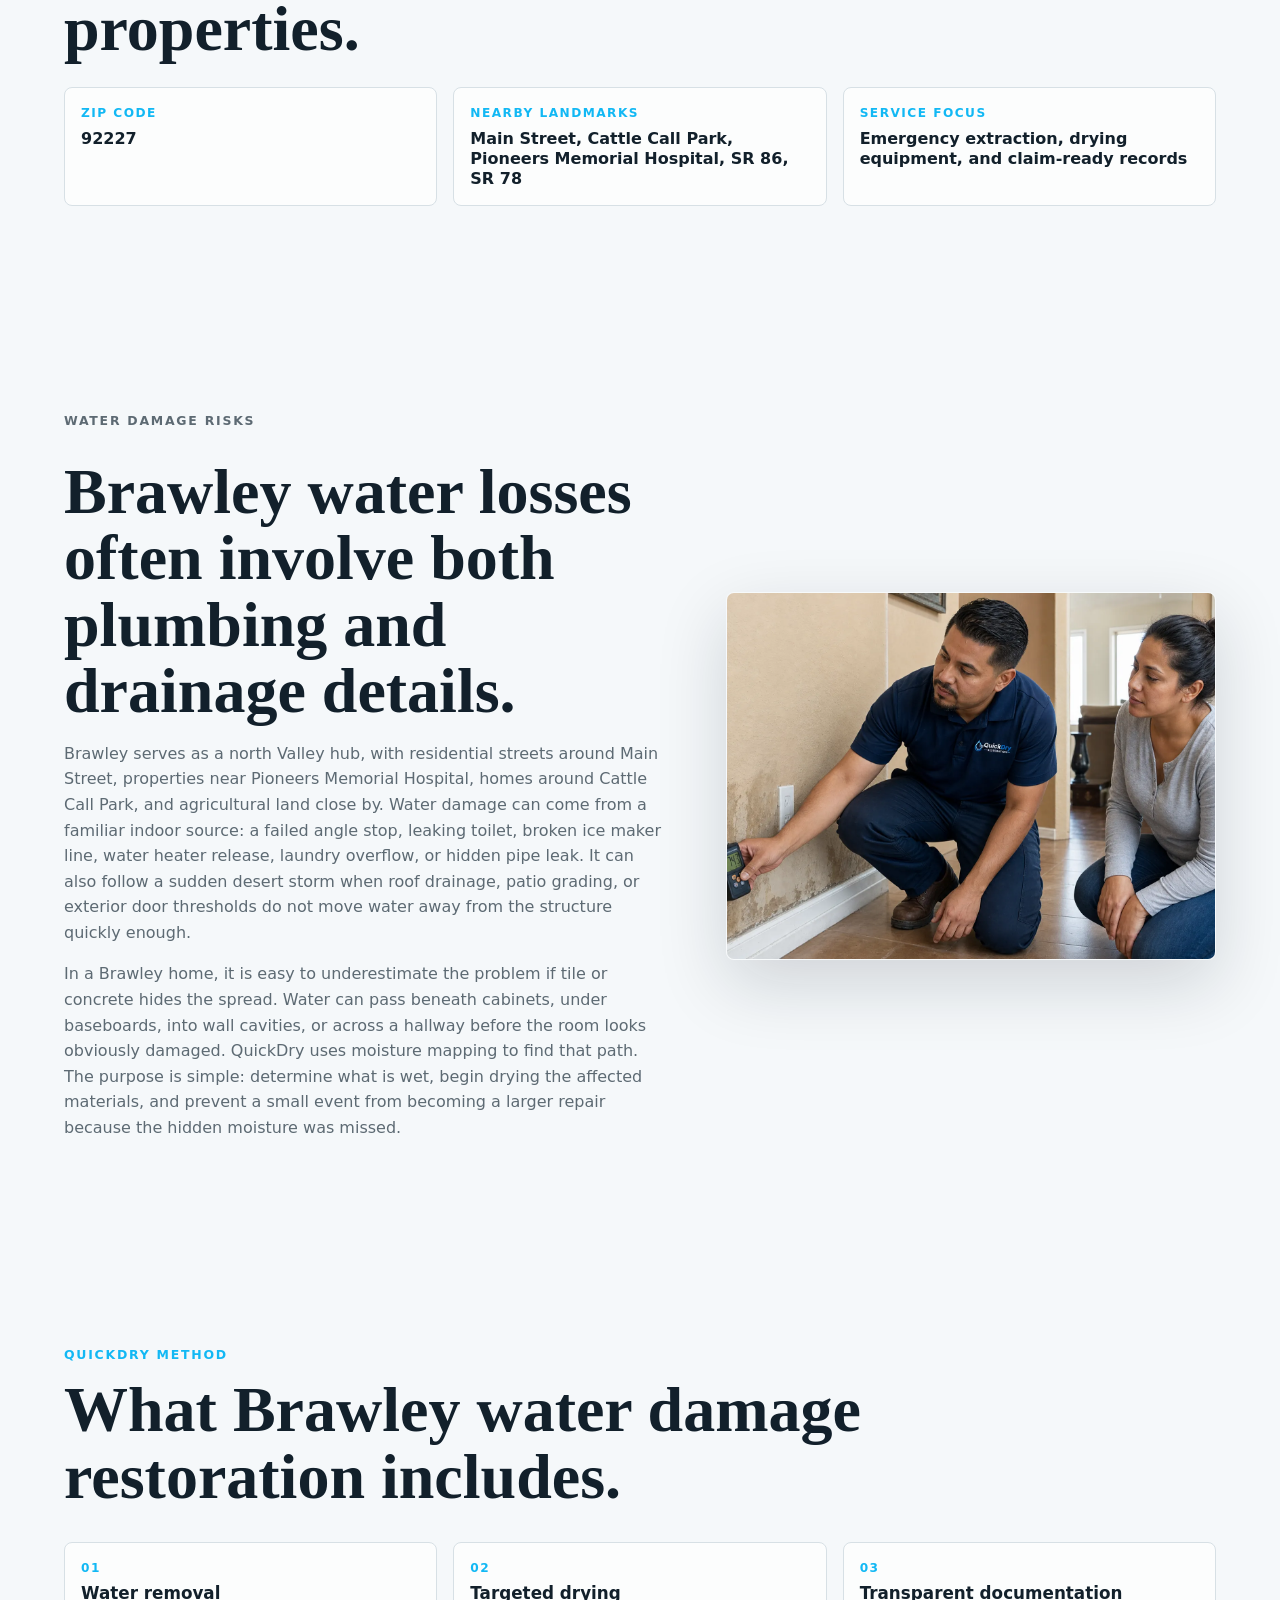
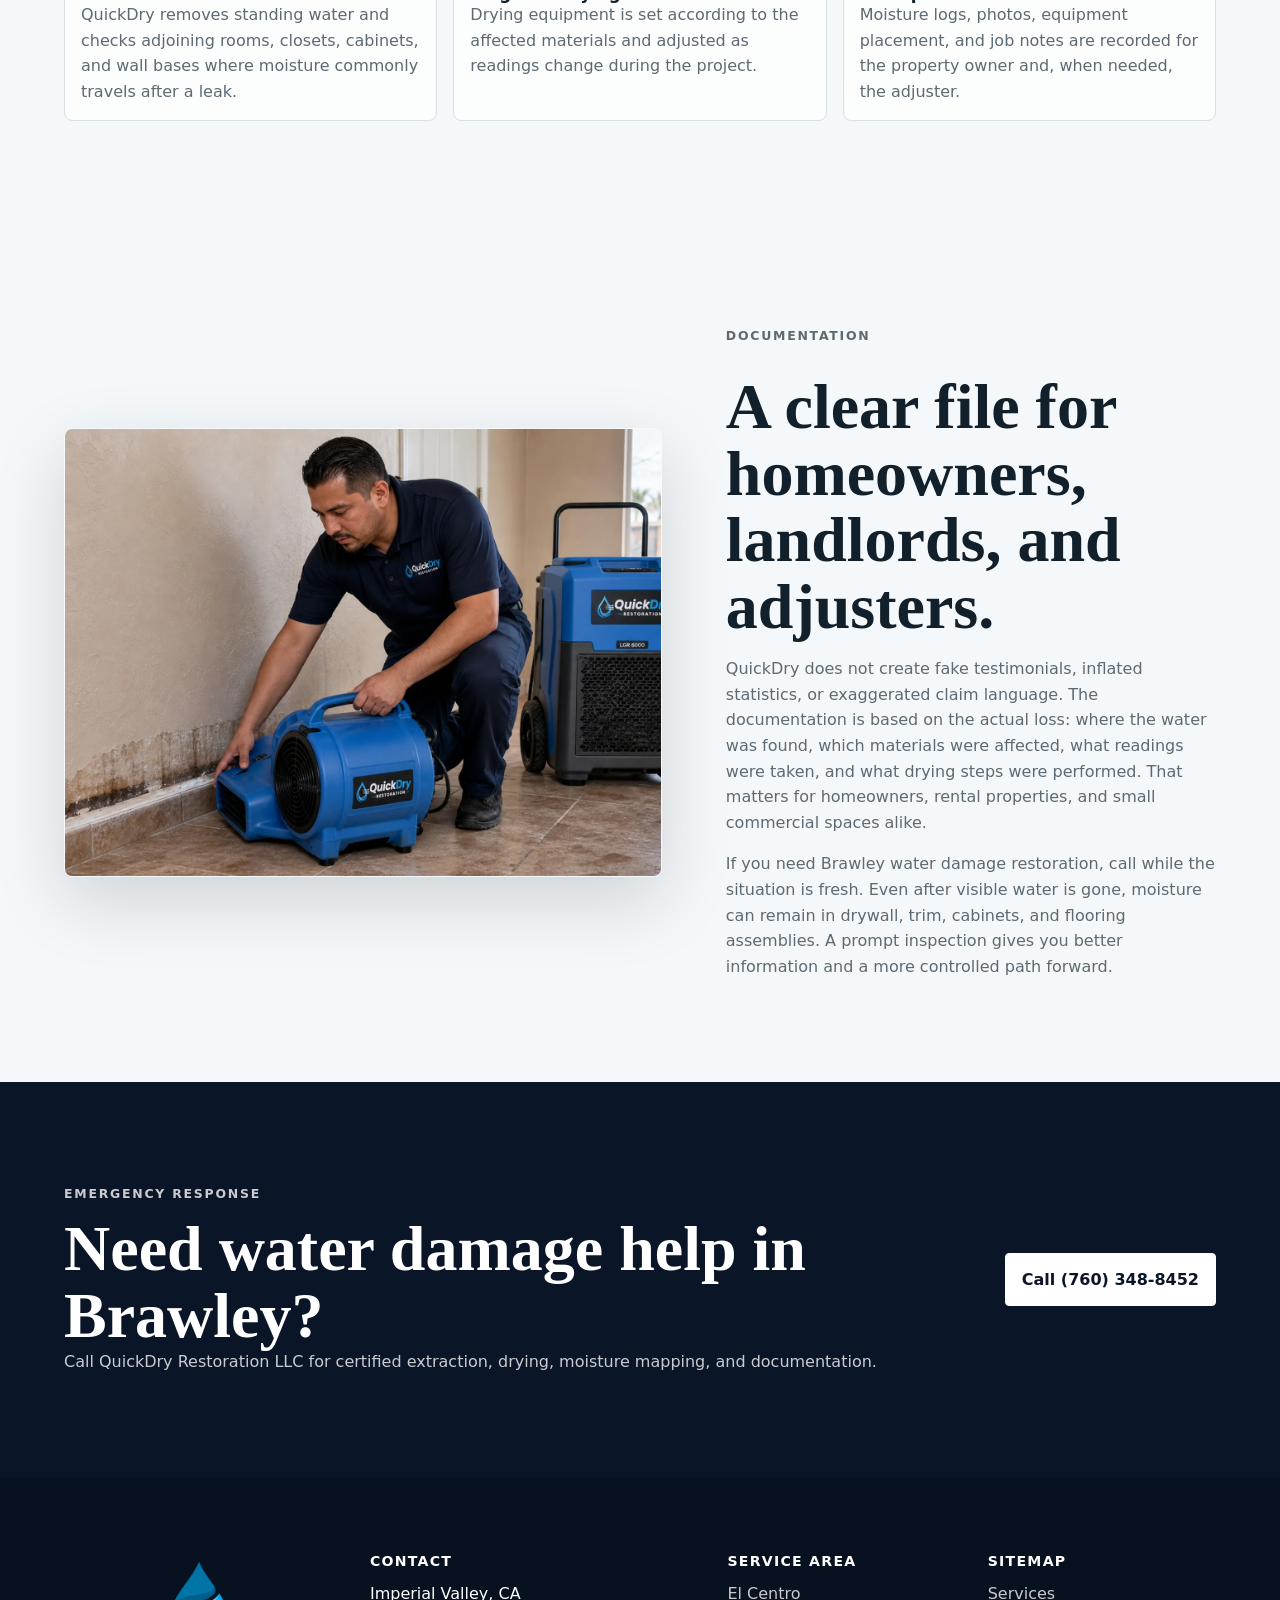
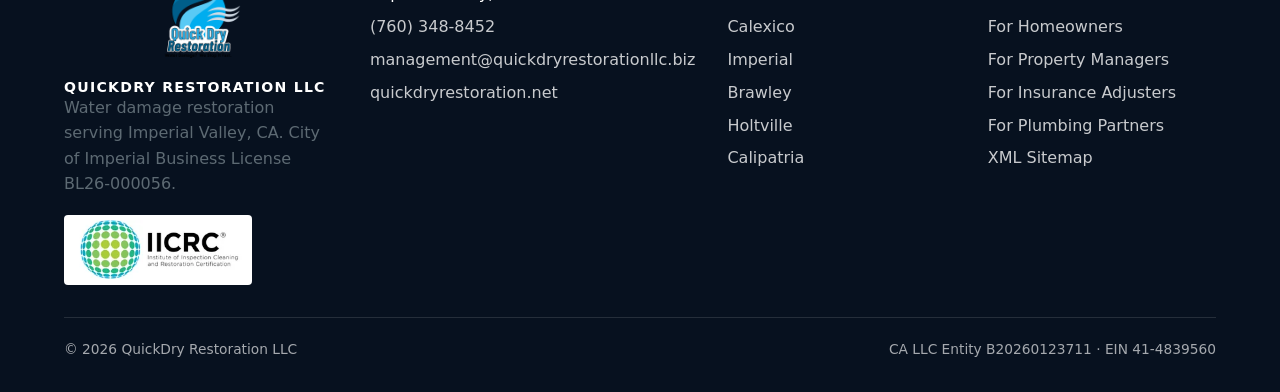
==== commit 68bb08ea: "Update website phone number Changed QuickDry phone number to (760) 348-8452 and updated tel links." ====
--- a/brawley/index.html
+++ b/brawley/index.html
@@ -20,13 +20,13 @@
   <link rel="manifest" href="/site.webmanifest">
   <link rel="stylesheet" href="/styles.css">
   <script type="application/ld+json">
-  {"@context":"https://schema.org","@graph":[{"@type":"LocalBusiness","@id":"https://quickdryrestoration.net/#business","name":"QuickDry Restoration LLC","url":"https://quickdryrestoration.net/","logo":"https://quickdryrestoration.net/assets/logo/quickdry-logo.png","image":"https://quickdryrestoration.net/assets/images/og-image.jpg","telephone":"+17603324841","email":"management@quickdryrestorationllc.biz","priceRange":"$$","areaServed":{"@type":"City","name":"Brawley","addressRegion":"CA","postalCode":"92227"},"knowsLanguage":["en","es"],"openingHours":"Mo-Su 00:00-23:59"},{"@type":"Service","@id":"https://quickdryrestoration.net/brawley/#service","name":"Brawley water damage restoration","serviceType":"Water damage restoration","provider":{"@id":"https://quickdryrestoration.net/#business"},"areaServed":{"@type":"City","name":"Brawley","addressRegion":"CA","postalCode":"92227"}},{"@type":"WebPage","@id":"https://quickdryrestoration.net/brawley/#webpage","url":"https://quickdryrestoration.net/brawley/","name":"Brawley Water Damage Restoration","description":"Brawley water damage restoration for homes and properties in ZIP code 92227.","about":{"@id":"https://quickdryrestoration.net/brawley/#service"},"inLanguage":"en-US"},{"@type":"BreadcrumbList","@id":"https://quickdryrestoration.net/brawley/#breadcrumb","itemListElement":[{"@type":"ListItem","position":1,"name":"Home","item":"https://quickdryrestoration.net/"},{"@type":"ListItem","position":2,"name":"Brawley Water Damage Restoration","item":"https://quickdryrestoration.net/brawley/"}]}]}
+  {"@context":"https://schema.org","@graph":[{"@type":"LocalBusiness","@id":"https://quickdryrestoration.net/#business","name":"QuickDry Restoration LLC","url":"https://quickdryrestoration.net/","logo":"https://quickdryrestoration.net/assets/logo/quickdry-logo.png","image":"https://quickdryrestoration.net/assets/images/og-image.jpg","telephone":"+17603488452","email":"management@quickdryrestorationllc.biz","priceRange":"$$","areaServed":{"@type":"City","name":"Brawley","addressRegion":"CA","postalCode":"92227"},"knowsLanguage":["en","es"],"openingHours":"Mo-Su 00:00-23:59"},{"@type":"Service","@id":"https://quickdryrestoration.net/brawley/#service","name":"Brawley water damage restoration","serviceType":"Water damage restoration","provider":{"@id":"https://quickdryrestoration.net/#business"},"areaServed":{"@type":"City","name":"Brawley","addressRegion":"CA","postalCode":"92227"}},{"@type":"WebPage","@id":"https://quickdryrestoration.net/brawley/#webpage","url":"https://quickdryrestoration.net/brawley/","name":"Brawley Water Damage Restoration","description":"Brawley water damage restoration for homes and properties in ZIP code 92227.","about":{"@id":"https://quickdryrestoration.net/brawley/#service"},"inLanguage":"en-US"},{"@type":"BreadcrumbList","@id":"https://quickdryrestoration.net/brawley/#breadcrumb","itemListElement":[{"@type":"ListItem","position":1,"name":"Home","item":"https://quickdryrestoration.net/"},{"@type":"ListItem","position":2,"name":"Brawley Water Damage Restoration","item":"https://quickdryrestoration.net/brawley/"}]}]}
   </script>
 </head>
 <body>
   <a class="skip-link" href="#main">Skip to content</a>
   <header class="site-header" aria-label="Site header">
-    <div class="utility-bar"><a class="utility-phone" href="tel:+17603324841" aria-label="Call QuickDry Restoration"><span>(760) 332-4841</span></a><div class="utility-badges" aria-label="QuickDry trust signals"><span>Licensed &amp; Insured &middot; BL26-000056</span><span class="iicrc-inline"><img src="/assets/logo/iicrc-logo.webp" width="216" height="90" alt="IICRC"></span><span>Se Habla Espa&ntilde;ol</span></div><a class="emergency-link" href="tel:+17603324841">24/7 Emergency Service</a></div>
+    <div class="utility-bar"><a class="utility-phone" href="tel:+17603488452" aria-label="Call QuickDry Restoration"><span>(760) 348-8452</span></a><div class="utility-badges" aria-label="QuickDry trust signals"><span>Licensed &amp; Insured &middot; BL26-000056</span><span class="iicrc-inline"><img src="/assets/logo/iicrc-logo.webp" width="216" height="90" alt="IICRC"></span><span>Se Habla Espa&ntilde;ol</span></div><a class="emergency-link" href="tel:+17603488452">24/7 Emergency Service</a></div>
     <nav class="main-nav" aria-label="Main navigation"><a class="brand-link" href="/" aria-label="QuickDry Restoration LLC home"><img src="/assets/logo/quickdry-logo.png" width="2032" height="637" alt="QuickDry Restoration LLC"></a><input class="nav-toggle" id="nav-toggle" type="checkbox" aria-label="Toggle navigation"><label class="nav-toggle-label" for="nav-toggle"><span></span><span></span><span></span></label><ul class="nav-links"><li><a href="/#services">Services</a></li><li><a href="/homeowners/">For Homeowners</a></li><li><a href="/property-managers/">For Property Managers</a></li><li><a href="/insurance-adjusters/">For Insurance Adjusters</a></li><li><a href="/plumbing-partners/">For Plumbing Partners</a></li><li><a href="/#service-area">Service Area</a></li><li><a href="/#contact">Contact</a></li></ul></nav>
   </header>
 
@@ -37,7 +37,7 @@
           <p class="eyebrow">Brawley Water Damage Restoration</p>
           <h1 id="city-title">Brawley water damage restoration for north Imperial Valley.</h1>
           <p class="lede">QuickDry Restoration LLC serves Brawley and ZIP code 92227 with emergency water extraction, structural drying, moisture mapping, and restoration documentation.</p>
-          <div class="hero-actions"><a class="button light" href="tel:+17603324841">Call (760) 332-4841</a><a class="button secondary" href="/#services">View Services</a></div>
+          <div class="hero-actions"><a class="button light" href="tel:+17603488452">Call (760) 348-8452</a><a class="button secondary" href="/#services">View Services</a></div>
         </div>
         <picture><source srcset="/assets/images/hero-split-composite-1280.webp" type="image/webp"><img src="/assets/images/hero-split-composite-1280.jpg" width="1280" height="720" alt="QuickDry technicians approaching a residential home with drying equipment"></picture>
       </div>
@@ -92,12 +92,12 @@
     </section>
 
     <section class="section city-cta" aria-labelledby="cta-title">
-      <div class="section-inner"><div><p class="eyebrow">Emergency Response</p><h2 id="cta-title">Need water damage help in Brawley?</h2><p>Call QuickDry Restoration LLC for certified extraction, drying, moisture mapping, and documentation.</p></div><a class="button light" href="tel:+17603324841">Call (760) 332-4841</a></div>
+      <div class="section-inner"><div><p class="eyebrow">Emergency Response</p><h2 id="cta-title">Need water damage help in Brawley?</h2><p>Call QuickDry Restoration LLC for certified extraction, drying, moisture mapping, and documentation.</p></div><a class="button light" href="tel:+17603488452">Call (760) 348-8452</a></div>
     </section>
   </main>
 
   <footer class="footer" aria-label="Footer">
-    <div class="footer-grid"><div><img class="footer-logo" src="/assets/logo/quickdry-logo.png" width="2032" height="637" alt="QuickDry Restoration LLC"><h2>QuickDry Restoration LLC</h2><p>Water damage restoration serving Imperial Valley, CA. City of Imperial Business License BL26-000056.</p><img class="footer-iicrc" src="/assets/logo/iicrc-logo.webp" width="216" height="90" alt="IICRC"></div><div><h3>Contact</h3><ul><li>Imperial Valley, CA</li><li><a href="tel:+17603324841">(760) 332-4841</a></li><li><a href="mailto:management@quickdryrestorationllc.biz">management@quickdryrestorationllc.biz</a></li><li><a href="https://quickdryrestoration.net/">quickdryrestoration.net</a></li></ul></div><div><h3>Service Area</h3><ul><li><a href="/el-centro/">El Centro</a></li><li><a href="/calexico/">Calexico</a></li><li><a href="/imperial/">Imperial</a></li><li><a href="/brawley/">Brawley</a></li><li><a href="/holtville/">Holtville</a></li><li><a href="/calipatria/">Calipatria</a></li></ul></div><div><h3>Sitemap</h3><ul><li><a href="/#services">Services</a></li><li><a href="/homeowners/">For Homeowners</a></li><li><a href="/property-managers/">For Property Managers</a></li><li><a href="/insurance-adjusters/">For Insurance Adjusters</a></li><li><a href="/plumbing-partners/">For Plumbing Partners</a></li><li><a href="/sitemap.xml">XML Sitemap</a></li></ul></div></div>
+    <div class="footer-grid"><div><img class="footer-logo" src="/assets/logo/quickdry-logo.png" width="2032" height="637" alt="QuickDry Restoration LLC"><h2>QuickDry Restoration LLC</h2><p>Water damage restoration serving Imperial Valley, CA. City of Imperial Business License BL26-000056.</p><img class="footer-iicrc" src="/assets/logo/iicrc-logo.webp" width="216" height="90" alt="IICRC"></div><div><h3>Contact</h3><ul><li>Imperial Valley, CA</li><li><a href="tel:+17603488452">(760) 348-8452</a></li><li><a href="mailto:management@quickdryrestorationllc.biz">management@quickdryrestorationllc.biz</a></li><li><a href="https://quickdryrestoration.net/">quickdryrestoration.net</a></li></ul></div><div><h3>Service Area</h3><ul><li><a href="/el-centro/">El Centro</a></li><li><a href="/calexico/">Calexico</a></li><li><a href="/imperial/">Imperial</a></li><li><a href="/brawley/">Brawley</a></li><li><a href="/holtville/">Holtville</a></li><li><a href="/calipatria/">Calipatria</a></li></ul></div><div><h3>Sitemap</h3><ul><li><a href="/#services">Services</a></li><li><a href="/homeowners/">For Homeowners</a></li><li><a href="/property-managers/">For Property Managers</a></li><li><a href="/insurance-adjusters/">For Insurance Adjusters</a></li><li><a href="/plumbing-partners/">For Plumbing Partners</a></li><li><a href="/sitemap.xml">XML Sitemap</a></li></ul></div></div>
     <div class="footer-bottom"><span>&copy; 2026 QuickDry Restoration LLC</span><span>CA LLC Entity B20260123711 &middot; EIN 41-4839560</span></div>
   </footer>
 </body>
